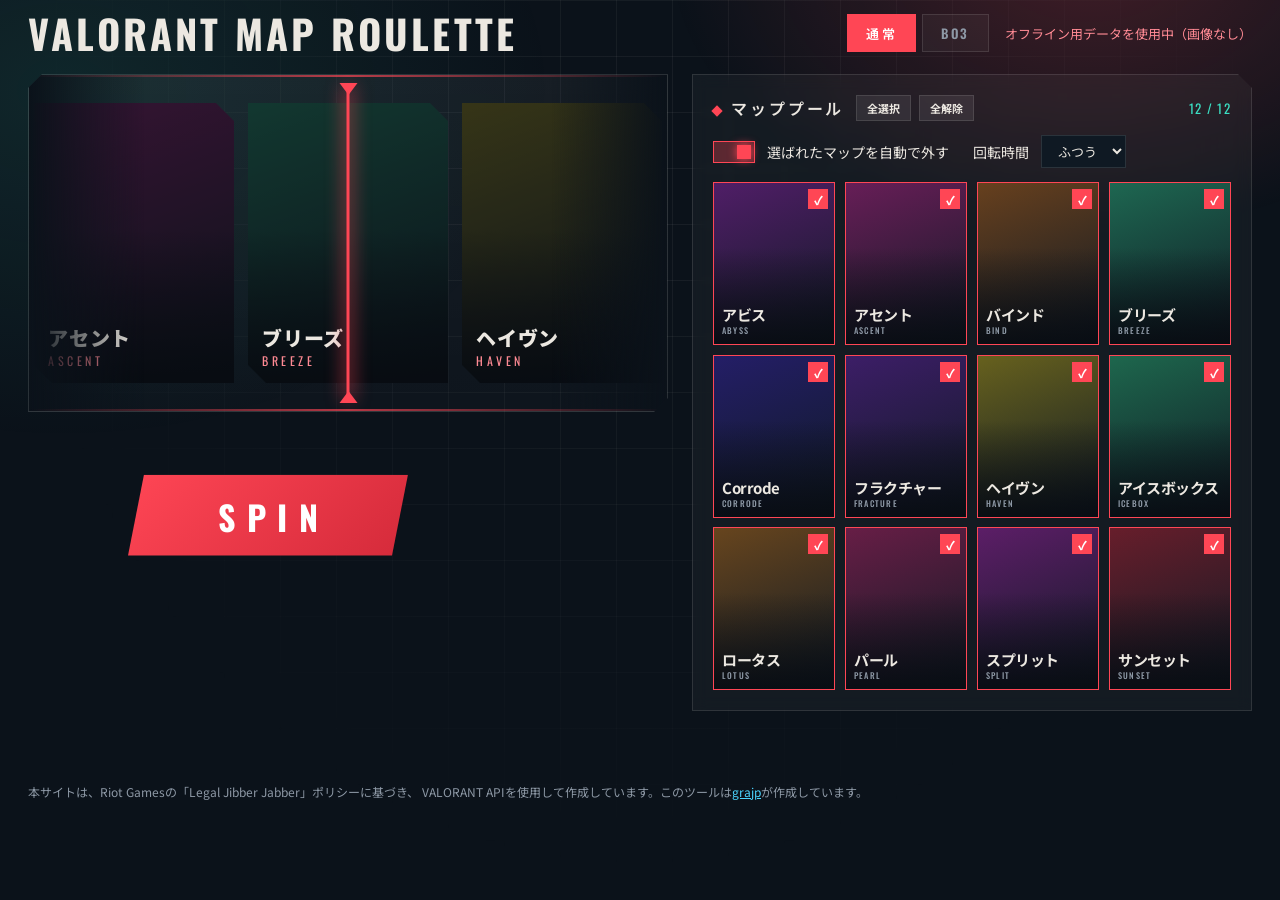
==== index.html @ 8dc91fa3 "Add files via upload" ====
<!DOCTYPE html>
<html lang="ja">

<head>
  <meta charset="UTF-8" />
  <meta name="viewport" content="width=device-width, initial-scale=1.0" />
  <title>VALORANT マップルーレット </title>
  <meta name="description" content="VALORANTのマップをランダムに決めるマップルーレット。カスタムマッチのマップ決めに。" />
  <link rel="preconnect" href="https://fonts.googleapis.com" />
  <link rel="preconnect" href="https://fonts.gstatic.com" crossorigin />
  <link
    href="https://fonts.googleapis.com/css2?family=Noto+Sans+JP:wght@400;500;700;900&family=Oswald:wght@500;600;700&display=swap"
    rel="stylesheet" />
  <link rel="stylesheet" href="style.css" />
</head>

<body data-mode="single">
  <div class="bg-grid" aria-hidden="true"></div>
  <div class="bg-glow" aria-hidden="true"></div>
  <canvas id="confetti" aria-hidden="true"></canvas>

  <header class="site-header">
    <div class="brand">
      <h1 class="brand-title" style="white-space: nowrap;">VALORANT MAP ROULETTE</h1>
    </div>
    <nav class="mode-tabs" aria-label="モード切替">
      <a class="mode-tab current" href="index.html" aria-current="page">通常</a>
      <a class="mode-tab" href="bo3.html">BO3</a>
    </nav>
    <p class="status" id="status-text" role="status">マップ情報を読み込み中…</p>
  </header>

  <main class="layout">

    <section class="roulette" aria-labelledby="roulette-heading">
      <h2 id="roulette-heading" class="sr-only">マップルーレット</h2>

      <div class="reel-frame" id="reel-frame">
        <div class="reel-viewport" id="reel-viewport">
          <div class="reel-track" id="reel-track"></div>
        </div>
        <div class="reel-pointer" aria-hidden="true"></div>
        <div class="reel-fade reel-fade-left" aria-hidden="true"></div>
        <div class="reel-fade reel-fade-right" aria-hidden="true"></div>
      </div>

      <div class="controls-container">
        <div class="controls">
          <button id="spin-btn" class="spin-btn" type="button" disabled>
            <span class="spin-btn-label">SPIN</span>
          </button>
        </div>
        <div class="quick-history">
          <ol class="history-list" id="quick-history-list"></ol>
          <div id="history-controls" class="history-controls">
            <button type="button" class="chip-btn small" id="history-modal-open">履歴を詳しく見る</button>
            <button type="button" class="chip-btn small" id="history-clear">履歴を消す</button>
          </div>
        </div>
      </div>

      <p id="spin-error" class="spin-error" hidden>2つ以上のマップを選択してください</p>

      <article class="result" id="result" aria-live="polite" hidden>
        <div class="result-bg" id="result-bg"></div>
        <div class="result-body">
          <p class="result-label">DECIDED MAP</p>
          <h3 class="result-name-ja" id="result-name-ja"></h3>
          <p class="result-name-en" id="result-name-en"></p>
        </div>
      </article>
    </section>

    <aside class="panel" aria-labelledby="pool-heading">
      <div class="panel-head">
        <div class="panel-head-top">
          <h2 id="pool-heading">マッププール</h2>
          <div class="preset-row">
            <button type="button" class="chip-btn small" id="preset-all">全選択</button>
            <button type="button" class="chip-btn small" id="preset-none">全解除</button>
          </div>
        </div>
        <span class="count-badge" id="pool-count">0 / 0</span>
      </div>

      <div class="options-row">
        <label class="switch">
          <input type="checkbox" id="opt-autoexclude" checked />
          <span class="switch-ui" aria-hidden="true"></span>
          <span class="switch-text">選ばれたマップを自動で外す</span>
        </label>
        <label class="select-row">
          <span>回転時間</span>
          <select id="opt-duration">
            <option value="3500">短い</option>
            <option value="5500" selected>ふつう</option>
            <option value="8000">長い</option>
          </select>
        </label>
      </div>

      <ul class="pool-grid" id="pool-grid"></ul>


    </aside>


    <section class="panel history" id="history-modal" hidden style="grid-area: history;">
      <div class="panel-head">
        <h2>履歴</h2>
        <button type="button" class="chip-btn small" id="history-modal-close">閉じる</button>
      </div>
      <ol class="history-list full" id="history-list"></ol>
      <p class="empty" id="history-empty">まだ結果がありません</p>
    </section>
  </main>

  <div id="confirm-modal" class="modal-overlay" hidden>
    <div class="modal-content">
      <p id="confirm-msg"></p>
      <div class="modal-actions">
        <button id="btn-confirm-cancel" class="btn"
          style="background: var(--surface-2); border: 1px solid var(--line); color: #fff;">キャンセル</button>
        <button id="btn-confirm-ok" class="btn primary">OK</button>
      </div>
    </div>
  </div>

  <footer class="site-footer">
    <p>本サイトは、Riot Gamesの「Legal Jibber Jabber」ポリシーに基づき、
          VALORANT APIを使用して作成しています。このツールは<a href="https://x.com/ggraciejp" target="_blank" rel="noopener"
        style="color: #4bd5ff;">grajp</a>が作成しています。</p>
  </footer>

  <script src="app.js"></script>
</body>

</html>
---- style.css ----
:root {
  --bg: #0b121a;
  --bg-2: #0f1923;
  --surface: rgba(255, 255, 255, 0.04);
  --surface-2: rgba(255, 255, 255, 0.08);
  --line: rgba(236, 232, 225, 0.12);
  --text: #ece8e1;
  --muted: #8d98a5;
  --accent: #ff4655;
  --accent-2: #ff8a94;
  --teal: #3be0c4;
  --card-w: 200px;
  --card-h: 280px;
  --card-gap: 14px;
  --font-head: "Oswald", "Noto Sans JP", sans-serif;
  --font-body: "Noto Sans JP", system-ui, sans-serif;
  --cut: 14px;
}

* { box-sizing: border-box; margin: 0; padding: 0; }

html { color-scheme: dark; }

body {
  min-height: 100vh;
  font-family: var(--font-body);
  color: var(--text);
  background: var(--bg);
  overflow-x: hidden;
}

.sr-only {
  position: absolute; width: 1px; height: 1px; overflow: hidden;
  clip: rect(0 0 0 0); white-space: nowrap;
}

/* ===== 背景 ===== */
.bg-grid {
  position: fixed; inset: 0; z-index: 0; pointer-events: none;
  background-image:
    linear-gradient(var(--line) 1px, transparent 1px),
    linear-gradient(90deg, var(--line) 1px, transparent 1px);
  background-size: 56px 56px;
  mask-image: radial-gradient(ellipse at 50% 20%, #000 10%, transparent 70%);
  -webkit-mask-image: radial-gradient(ellipse at 50% 20%, #000 10%, transparent 70%);
  opacity: 0.5;
}
.bg-glow {
  position: fixed; inset: 0; z-index: 0; pointer-events: none;
  background:
    radial-gradient(600px 400px at 85% -5%, rgba(255, 70, 85, 0.22), transparent 70%),
    radial-gradient(700px 500px at 5% 10%, rgba(59, 224, 196, 0.10), transparent 70%);
}
#confetti { position: fixed; inset: 0; z-index: 50; pointer-events: none; width: 100%; height: 100%; }

/* ===== ヘッダー ===== */
.site-header, .layout, .site-footer { position: relative; z-index: 1; }

.site-header {
  display: flex; align-items: center; justify-content: space-between;
  gap: 16px; flex-wrap: wrap;
  max-width: 1560px; margin: 0 auto; padding: 12px 28px 8px;
}
.brand { display: flex; align-items: center; gap: 14px; }
.brand-mark {
  width: 34px; height: 34px; background: var(--accent);
  clip-path: polygon(0 0, 100% 0, 62% 100%, 38% 100%, 0 28%);
  filter: drop-shadow(0 0 12px rgba(255, 70, 85, 0.6));
}
.brand-sub {
  font-family: var(--font-head); letter-spacing: 0.5em; font-size: 12px;
  color: var(--accent); font-weight: 600;
}
.brand-title {
  font-family: var(--font-head); font-size: clamp(28px, 4vw, 40px);
  letter-spacing: 0.08em; line-height: 1.05; font-weight: 700;
}
.status { font-size: 13px; color: var(--muted); }
.status.error { color: var(--accent-2); }

/* ===== レイアウト ===== */
.layout {
  max-width: 1560px; margin: 0 auto; padding: 12px 28px 40px;
  display: grid; grid-template-columns: minmax(0, 1fr) 560px;
  grid-template-areas:
    "roulette pool"
    "history pool";
  gap: 24px; align-items: start;
}
.roulette { grid-area: roulette; }
.pool-panel { grid-area: pool; }
.veto-panel { grid-area: roulette; }
.history { grid-area: history; }

/* ===== ルーレット ===== */
.reel-frame {
  position: relative;
  background: linear-gradient(180deg, rgba(255,255,255,0.05), rgba(255,255,255,0.015));
  border: 1px solid var(--line);
  padding: 28px 0;
  clip-path: polygon(var(--cut) 0, 100% 0, 100% calc(100% - var(--cut)), calc(100% - var(--cut)) 100%, 0 100%, 0 var(--cut));
}
.reel-frame::before, .reel-frame::after {
  content: ""; position: absolute; left: 0; right: 0; height: 2px; z-index: 3;
  background: linear-gradient(90deg, transparent, var(--accent), transparent);
  opacity: 0.7;
}
.reel-frame::before { top: 0; }
.reel-frame::after { bottom: 0; }

.reel-viewport { position: relative; overflow: hidden; height: var(--card-h); contain: layout paint; }
.reel-track {
  position: absolute; left: 0; top: 0; height: 100%;
  display: flex; gap: var(--card-gap);
  will-change: transform; backface-visibility: hidden; transform: translateZ(0);
}

.reel-card {
  position: relative; flex: 0 0 var(--card-w); height: var(--card-h);
  background: var(--bg-2) center / cover no-repeat;
  clip-path: polygon(0 0, calc(100% - 18px) 0, 100% 18px, 100% 100%, 18px 100%, 0 calc(100% - 18px));
  transition: transform 0.35s cubic-bezier(.2, .9, .3, 1.2);
  /* カードごとに独立レイヤー化：高速移動中に巨大な1枚のレイヤーを再描画しない */
  will-change: transform; backface-visibility: hidden; transform: translateZ(0);
}
/* 暗転は filter ではなくオーバーレイの opacity で表現（再描画コストが小さい） */
.reel-card::before {
  content: ""; position: absolute; inset: 0; z-index: 1; pointer-events: none;
  background: rgba(8, 12, 18, 0.55); opacity: 1; transition: opacity 0.2s;
}
.reel-card::after {
  content: ""; position: absolute; inset: 0;
  background: linear-gradient(180deg, transparent 45%, rgba(8, 12, 18, 0.92));
}
.reel-card.noimg {
  background: linear-gradient(160deg, hsl(var(--hue, 350) 55% 28%), var(--bg-2));
}
.reel-card .card-name {
  position: absolute; left: 14px; right: 14px; bottom: 14px; z-index: 2;
}
.card-name .ja { display: block; font-weight: 900; font-size: 20px; letter-spacing: 0.04em; }
.card-name .en {
  display: block; font-family: var(--font-head); font-size: 12px;
  letter-spacing: 0.3em; color: var(--accent-2); text-transform: uppercase;
}
.reel-card.active::before { opacity: 0; }
/* 回転中はtransition無し：毎フレーム切り替わっても余計なアニメーションを走らせない */
.reel-track.is-spinning .reel-card,
.reel-track.is-spinning .reel-card::before { transition: none; }
.reel-card.winner { transform: scale(1.05); }
.reel-card.winner::before { opacity: 0; background: #fff; animation: winFlash 0.9s ease-out; }
@keyframes winFlash {
  0%   { opacity: 0.75; }
  100% { opacity: 0; }
}

.reel-pointer {
  position: absolute; top: 12px; bottom: 12px; left: 50%; width: 3px; z-index: 4;
  transform: translateX(-50%);
  background: var(--accent);
  box-shadow: 0 0 18px 2px rgba(255, 70, 85, 0.75);
}
.reel-pointer::before, .reel-pointer::after {
  content: ""; position: absolute; left: 50%; transform: translateX(-50%);
  border: 9px solid transparent;
}
.reel-pointer::before { top: -4px; border-top: 12px solid var(--accent); border-bottom: 0; }
.reel-pointer::after { bottom: -4px; border-bottom: 12px solid var(--accent); border-top: 0; }

.reel-fade { position: absolute; top: 0; bottom: 0; width: 18%; z-index: 2; pointer-events: none; }
.reel-fade-left { left: 0; background: linear-gradient(90deg, var(--bg) 0%, transparent); }
.reel-fade-right { right: 0; background: linear-gradient(270deg, var(--bg) 0%, transparent); }

/* ===== SPINボタン ===== */
.controls { display: flex; justify-content: center; margin: 28px 0 8px; }
.spin-btn {
  position: relative; border: 0; cursor: pointer; color: #fff;
  min-width: 280px; padding: 16px 48px 14px;
  background: linear-gradient(135deg, #ff4655, #d42a3a);
  clip-path: polygon(16px 0, 100% 0, calc(100% - 16px) 100%, 0 100%);
  font-family: var(--font-head);
  display: flex; flex-direction: column; align-items: center; gap: 2px;
  transition: transform 0.15s, filter 0.2s, box-shadow 0.2s;
  filter: drop-shadow(0 8px 20px rgba(255, 70, 85, 0.45));
}
.spin-btn-label { font-size: 34px; font-weight: 700; letter-spacing: 0.35em; padding-left: 0.35em; }
.spin-btn-hint { font-family: var(--font-body); font-size: 11px; opacity: 0.8; letter-spacing: 0.08em; }
.spin-btn:hover:not(:disabled) { transform: translateY(-2px) scale(1.02); filter: drop-shadow(0 12px 28px rgba(255, 70, 85, 0.7)) brightness(1.08); }
.spin-btn:active:not(:disabled) { transform: translateY(1px) scale(0.99); }
.spin-btn:disabled { cursor: not-allowed; filter: grayscale(1) brightness(0.55); }
.spin-btn.unavailable { filter: grayscale(1) brightness(0.55); cursor: not-allowed; }
.spin-btn.unavailable:hover { transform: none; }
.spin-btn:focus-visible { outline: 2px solid var(--teal); outline-offset: 4px; }
/* 点滅アニメーションは削除されました */

.spin-error {
  display: block; text-align: center; color: #ff4655; font-weight: 700; font-size: 16px;
  margin: 4px 0 0; padding: 8px 12px;
}
.spin-error[hidden] { display: none; }

/* ===== 結果 ===== */
.result {
  position: relative; margin-top: 28px; min-height: 220px; overflow: hidden;
  border: 1px solid var(--line);
  clip-path: polygon(0 0, calc(100% - 24px) 0, 100% 24px, 100% 100%, 24px 100%, 0 calc(100% - 24px));
  animation: resultIn 0.7s cubic-bezier(.2, .9, .2, 1) both;
}
.result[hidden] { display: none; }
@keyframes resultIn { from { opacity: 0; transform: translateY(24px) scale(0.98); } to { opacity: 1; transform: none; } }
.result-bg {
  position: absolute; inset: 0; background: linear-gradient(135deg, #2a1218, var(--bg-2)) center / cover no-repeat;
  transform: scale(1);
}
.result::before {
  content: ""; position: absolute; inset: 0; z-index: 1;
  background: linear-gradient(90deg, rgba(8, 12, 18, 0.92) 5%, rgba(8, 12, 18, 0.35) 70%, rgba(8, 12, 18, 0.05));
}
.result-body { position: relative; z-index: 2; padding: 40px 36px; }
.result-label { font-family: var(--font-head); letter-spacing: 0.45em; font-size: 13px; color: var(--accent); font-weight: 600; }
.result-name-ja { font-size: clamp(40px, 7vw, 76px); font-weight: 900; line-height: 1.1; letter-spacing: 0.04em; margin-top: 6px; text-shadow: 0 4px 24px rgba(0, 0, 0, 0.6); }
.result-name-en { font-family: var(--font-head); letter-spacing: 0.5em; font-size: 18px; color: var(--accent-2); margin-top: 4px; text-transform: uppercase; }

/* ===== パネル ===== */
.panel {
  background: var(--surface); border: 1px solid var(--line);
  padding: 20px; backdrop-filter: blur(8px);
  clip-path: polygon(0 0, calc(100% - 14px) 0, 100% 14px, 100% 100%, 0 100%);
}
.panel-head { display: flex; align-items: center; justify-content: space-between; margin-bottom: 14px; }
.panel-head h2 { font-family: var(--font-head); letter-spacing: 0.18em; font-size: 16px; font-weight: 600; text-transform: uppercase; }
.panel-head h2::before { content: ""; display: inline-block; width: 8px; height: 8px; background: var(--accent); margin-right: 10px; transform: rotate(45deg); }
.count-badge { font-family: var(--font-head); font-size: 13px; letter-spacing: 0.1em; color: var(--teal); }

.preset-row { display: flex; gap: 8px; flex-wrap: wrap; }
.chip-btn {
  font: inherit; font-size: 12px; font-weight: 700; color: var(--text); cursor: pointer;
  background: var(--surface-2); border: 1px solid var(--line); padding: 7px 14px;
  transition: all 0.15s;
}
.chip-btn:hover { border-color: var(--accent); color: #fff; background: rgba(255, 70, 85, 0.18); }
.chip-btn.small { padding: 4px 10px; font-size: 11px; }
.chip-btn:focus-visible { outline: 2px solid var(--teal); outline-offset: 2px; }

.pool-grid { list-style: none; display: grid; grid-template-columns: repeat(4, 1fr); gap: 10px; }
.pool-item {
  position: relative; aspect-ratio: 3 / 4; cursor: pointer; border: 1px solid var(--line);
  background: var(--bg-2); overflow: hidden;
  display: flex; align-items: flex-end; padding: 8px;
  transition: transform 0.15s, border-color 0.15s;
  font: inherit; color: inherit; text-align: left; width: 100%;
  container-type: inline-size;
}
.pool-item .bg {
  position: absolute; inset: 0; background: center / cover no-repeat; z-index: 0;
  transition: filter 0.2s, opacity 0.2s;
}
.pool-item.noimg .bg { background: linear-gradient(160deg, hsl(var(--hue, 350) 55% 26%), var(--bg-2)); }
.pool-item::before { content: ""; position: absolute; inset: 0; background: linear-gradient(180deg, transparent 40%, rgba(8, 12, 18, 0.92)); z-index: 1; pointer-events: none; }
.pool-item .nm { position: relative; font-size: clamp(9px, 11cqw, 13px); font-weight: 700; line-height: 1.25; z-index: 2; white-space: nowrap; letter-spacing: -0.03em; }
.pool-item .nm small { display: block; font-family: var(--font-head); font-weight: 500; font-size: clamp(6px, 8cqw, 9px); letter-spacing: 0.15em; color: var(--muted); text-transform: uppercase; margin-top: 1px; }

.veto-pool .pool-item .nm { font-size: clamp(14px, 16cqw, 20px); font-weight: 900; letter-spacing: 0.05em; text-shadow: 0 1px 3px rgba(0,0,0,0.8); }
.veto-pool .pool-item .nm small { font-weight: 700; font-size: clamp(10px, 11cqw, 13px); color: var(--accent-2); margin-top: 2px; }
.pool-item .check {
  position: absolute; top: 6px; right: 6px; width: 20px; height: 20px; z-index: 3;
  display: grid; place-items: center; font-size: 12px; font-weight: 900;
  background: var(--accent); color: #fff; transform: scale(0); transition: transform 0.18s cubic-bezier(.3, 1.6, .5, 1);
  clip-path: polygon(0 0, 100% 0, 100% 100%, 0 100%);
}
.pool-item.on { border-color: var(--accent); }
.pool-item.on .check { transform: scale(1); }
.pool-item:not(.on) .bg { filter: grayscale(1) brightness(0.45); }
.pool-item:not(.on)::before { background: rgba(8, 12, 18, 0.5); }
.pool-item:not(.on) .nm { color: var(--muted); opacity: 0.7; }
.pool-item:hover { transform: translateY(-3px); }
.pool-item.recent::after {
  content: "直近"; position: absolute; top: 6px; left: 6px; z-index: 3;
  font-size: 10px; font-weight: 700; letter-spacing: 0.1em; color: var(--text);
  background: rgba(8, 12, 18, 0.85); border: 1px solid var(--accent); padding: 1px 6px;
}
.pool-item:focus-visible { outline: 2px solid var(--teal); outline-offset: 2px; }

/* ===== オプション ===== */
.options { margin-top: 20px; padding-top: 16px; border-top: 1px solid var(--line); display: grid; gap: 14px; }
.switch { display: flex; align-items: center; gap: 12px; cursor: pointer; font-size: 14px; }
.switch input { position: absolute; opacity: 0; }
.switch-ui { position: relative; width: 42px; height: 22px; background: var(--surface-2); border: 1px solid var(--line); transition: all 0.2s; flex: none; }
.switch-ui::after { content: ""; position: absolute; top: 3px; left: 3px; width: 14px; height: 14px; background: var(--muted); transition: all 0.2s; }
.switch input:checked + .switch-ui { background: rgba(255, 70, 85, 0.3); border-color: var(--accent); }
.switch input:checked + .switch-ui::after { left: 23px; background: var(--accent); box-shadow: 0 0 10px var(--accent); }
.switch input:focus-visible + .switch-ui { outline: 2px solid var(--teal); outline-offset: 2px; }
.select-row { display: flex; align-items: center; justify-content: space-between; font-size: 14px; gap: 12px; }
.select-row select {
  font: inherit; font-size: 13px; color: var(--text); background: var(--bg-2);
  border: 1px solid var(--line); padding: 5px 12px; cursor: pointer;
}

/* ===== 履歴 ===== */
.history-list { list-style: none; display: flex; flex-direction: column; gap: 8px; }
.history-item {
  display: flex; align-items: center; gap: 12px; padding: 8px 12px;
  background: var(--surface); border-left: 3px solid var(--accent);
}
.history-item .idx { font-family: var(--font-head); color: var(--muted); width: 22px; font-size: 13px; }
.history-item .h-thumb { width: 42px; height: 28px; background: var(--bg-2) center / cover; flex: none; }
.history-item .h-name { font-weight: 700; font-size: 14px; flex: 1; }
.history-item .h-time { font-size: 11px; color: var(--muted); }
.empty { font-size: 13px; color: var(--muted); text-align: center; padding: 12px 0; }
.empty[hidden] { display: none; }

/* ===== フッター ===== */
.site-footer { max-width: 1560px; margin: 0 auto; padding: 8px 28px 32px; font-size: 12px; color: var(--muted); }
.site-footer a { color: var(--accent-2); }

/* ===== レスポンシブ ===== */
@media (max-width: 980px) {
  .layout { grid-template-columns: 1fr; grid-template-areas: "roulette" "history" "pool"; padding: 12px 16px 32px; }
  .site-header { padding: 16px 16px 4px; }
  :root { --card-w: 160px; --card-h: 230px; }
  .spin-btn { min-width: 220px; }
  .pool-grid { grid-template-columns: repeat(4, 1fr); gap: 8px; }
}
@media (max-width: 520px) {
  .pool-grid { grid-template-columns: repeat(3, 1fr); gap: 6px; }
  .result-body { padding: 28px 22px; }
}
@media (prefers-reduced-motion: reduce) {
  *, *::before, *::after { animation-duration: 0.01ms !important; animation-iteration-count: 1 !important; transition-duration: 0.01ms !important; }
}

/* ===== モード切替タブ ===== */
.mode-tabs { display: flex; gap: 6px; margin-left: auto; }
.mode-tab {
  font-family: var(--font-head); letter-spacing: 0.2em; font-size: 13px; font-weight: 600;
  color: var(--muted); text-decoration: none; padding: 8px 18px; border: 1px solid var(--line);
  background: var(--surface); transition: all 0.15s;
}
.mode-tab:hover { color: #fff; border-color: var(--accent); }
.mode-tab.current { color: #fff; background: var(--accent); border-color: var(--accent); }

/* ===== BO3 シリーズ ===== */
.series { list-style: none; display: grid; grid-template-columns: repeat(3, 1fr); gap: 12px; margin-top: 24px; }
.series-slot {
  position: relative; aspect-ratio: 16 / 9; border: 1px dashed var(--line);
  background: var(--surface) center / cover no-repeat; display: flex; align-items: flex-end; padding: 12px;
  overflow: hidden;
}
.series-slot::before { content: ""; position: absolute; inset: 0; background: linear-gradient(180deg, transparent 30%, rgba(8, 12, 18, 0.92)); }
.series-slot.filled { border: 1px solid var(--accent); }
.series-slot.next { border-color: var(--teal); }
.series-slot .no { position: absolute; top: 8px; left: 12px; z-index: 1; font-family: var(--font-head); letter-spacing: 0.25em; font-size: 12px; color: var(--accent-2); font-weight: 600; }
.series-slot .nm { position: relative; z-index: 1; font-weight: 900; font-size: 20px; }
.series-slot.empty .nm { color: var(--muted); font-weight: 500; font-size: 14px; }
@media (max-width: 640px) { .series { grid-template-columns: 1fr; } }

/* ===== ユーザーUI改修 ===== */
.panel-head-top { display: flex; align-items: center; gap: 12px; }
.options-row { display: flex; gap: 24px; flex-wrap: wrap; margin-bottom: 14px; align-items: center; }
.select-row { display: flex; align-items: center; gap: 12px; }

/* 縦画面時のマッププール短縮 */
@media (orientation: portrait) {
  .pool-grid { max-height: 35vh; overflow-y: auto; padding-right: 4px; }
}
.pool-item .nm { font-size: 15px; } /* マップ名大きく */

/* BANバッジ */
.pool-item.ban::after {
  content: "BAN"; position: absolute; top: 6px; left: 6px; z-index: 3;
  font-size: 10px; font-weight: 700; letter-spacing: 0.1em; color: #fff;
  background: #d42a3a; border: 1px solid #ff4655; padding: 1px 6px;
}
.pool-item.ban::before {
  content: ""; position: absolute; inset: 0; z-index: 4;
  background: url("ban.png") no-repeat center center;
  background-size: 50% auto;
  pointer-events: none;
}

/* Quick History */
.controls-container {
  display: grid; grid-template-columns: 1fr auto 1fr; align-items: center;
  margin: 28px 0 8px; height: 150px;
}
.controls { grid-column: 2; margin: 0; }
.quick-history {
  grid-column: 3; justify-self: start; padding-left: 24px;
  display: flex; flex-direction: column; align-items: flex-start; gap: 8px; width: 260px;
}
.history-controls { display: flex; gap: 8px; width: 100%; }
.history-controls[hidden] { display: none !important; }
.quick-history .history-list { display: flex; flex-direction: column; gap: 4px; list-style: none; padding: 0; margin: 0; min-height: 84px; width: 100%; }
.history-item.mini { display: flex; flex-direction: row; align-items: center; gap: 8px; font-size: 13px; font-weight: 700; width: 100%; }
.history-item.mini .h-thumb { width: 44px; height: 25px; background-size: cover; background-position: center; border: 1px solid var(--line); border-radius: 2px; flex-shrink: 0; }
.history-item.mini .idx { font-family: var(--font-head); color: var(--accent); font-size: 11px; line-height: 1; flex-shrink: 0; }
.history-item.mini .h-name { font-size: 12px; flex: 1; white-space: nowrap; }

/* Modal style is now used as an inline panel */
.history-item.full { display: flex; align-items: center; gap: 12px; margin-bottom: 8px; }
.history-item.full .h-thumb { width: 64px; height: 36px; background-size: cover; background-position: center; border: 1px solid var(--line); flex-shrink: 0; }
.history-item.full .h-name { flex: 1; font-weight: 700; font-size: 15px; }
.history-item.full .toggle-btn { margin-left: auto; min-width: 60px; text-align: center; }
.history-item.full .toggle-btn.is-ban { background: rgba(255, 70, 85, 0.18); border-color: var(--accent); color: #fff; }

.controls { margin: 0; }

/* Confirm Modal */
.confirm-modal { margin: auto; padding: 24px; border: 1px solid var(--line); background: var(--bg-2); color: var(--text); border-radius: 4px; box-shadow: 0 10px 40px rgba(0,0,0,0.8); text-align: center; outline: none; }
.confirm-modal::backdrop { background: rgba(8, 12, 18, 0.8); backdrop-filter: blur(4px); }
.confirm-box { display: flex; flex-direction: column; gap: 20px; align-items: center; font-size: 14px; font-weight: 600; }
.confirm-actions { display: flex; gap: 12px; }

/* ===== VETO LAYOUT ===== */
.veto-layout {
  grid-template-areas: "veto pool";
}
.layout.veto-layout .veto-panel { grid-area: veto; }
.layout.veto-layout .pool-panel { grid-area: pool; }

.layout.veto-active-mode {
  grid-template-columns: 1fr;
  grid-template-areas: "veto";
}

.veto-setup {
  background: rgba(0,0,0,0.3); padding: 24px; border-radius: 12px;
  border: 1px solid var(--line);
  display: flex; flex-direction: column; gap: 16px;
}
.selected-7-grid {
  display: grid; grid-template-columns: repeat(7, 1fr); gap: 4px;
  min-height: 80px; margin-bottom: 16px;
}
.selected-7-slot {
  aspect-ratio: 9/16; background: rgba(255,255,255,0.05); border: 1px solid var(--line);
  border-radius: 4px; background-size: cover; background-position: center;
  display: flex; align-items: flex-end; padding: 4px; overflow: hidden; position: relative;
}
.selected-7-slot span {
  font-size: 11px; font-weight: 700; color: #fff; text-shadow: 0 1px 3px #000;
  position: relative; z-index: 2;
}
.selected-7-slot::after {
  content: ""; position: absolute; inset: 0; background: linear-gradient(to top, rgba(0,0,0,0.8), transparent);
}
.team-inputs { display: flex; gap: 12px; }
.team-inputs input {
  flex: 1; padding: 12px; border-radius: 8px; border: 1px solid var(--line);
  background: rgba(255,255,255,0.05); color: #fff; font-size: 16px;
  font-family: inherit; font-weight: 700; text-align: center;
}
.veto-actions { display: flex; gap: 12px; justify-content: center; }
.btn {
  padding: 12px 24px; border-radius: 8px; border: none; font-size: 16px;
  font-weight: 700; cursor: pointer; color: #fff; background: rgba(255,255,255,0.1);
  transition: 0.2s;
}
.btn:hover { background: rgba(255,255,255,0.2); }
.btn.primary { background: var(--accent); color: #fff; }
.btn.primary:hover { background: #ff5c6a; }
.btn:disabled { opacity: 0.5; cursor: not-allowed; }

.btn.atk { background: #3be0c4; color: #000; }
.btn.def { background: #ff4655; color: #fff; }

.veto-header { text-align: center; margin-bottom: 24px; }
.veto-header h2 { font-size: 24px; font-weight: 700; letter-spacing: 0.05em; }

.veto-slots {
  display: grid; grid-template-columns: repeat(7, 1fr); gap: 0; margin-bottom: 32px;
  border: 1px solid rgba(255,255,255,0.1); border-radius: 4px; overflow: hidden;
  background: rgba(0,0,0,0.4); aspect-ratio: 63 / 16; width: 100%;
}
.veto-slot {
  height: 100%; background: rgba(255,255,255,0.02);
  position: relative; background-size: cover; background-position: center;
  display: flex; flex-direction: column; justify-content: space-between;
  text-align: center; overflow: hidden;
}

@keyframes pulseActiveSlot {
  0% { box-shadow: inset 0 0 0 2px rgba(255, 70, 85, 0.4); background-color: rgba(255, 70, 85, 0.05); }
  50% { box-shadow: inset 0 0 0 2px rgba(255, 70, 85, 1); background-color: rgba(255, 70, 85, 0.2); }
  100% { box-shadow: inset 0 0 0 2px rgba(255, 70, 85, 0.4); background-color: rgba(255, 70, 85, 0.05); }
}
.veto-slot.active-slot {
  animation: pulseActiveSlot 1.5s infinite;
  z-index: 10;
}

.veto-slot.filled::before {
  content: ""; position: absolute; inset: 0; z-index: 1; pointer-events: none;
}
.veto-slot.ban::before {
  background: rgba(0,0,0,0.75); /* BANは暗め */
}
.veto-slot.pick::before {
  background: rgba(0,0,0,0.3); /* PICKは明るめ */
}
.veto-slot.ban::after {
  content: ""; position: absolute; inset: 0; z-index: 4;
  background: url("ban.png") no-repeat center center;
  background-size: 60% auto; opacity: 0.8;
}
.veto-slot-name {
  position: absolute; inset: 0; display: flex; align-items: center; justify-content: center;
  font-family: var(--font-head); font-size: 28px; font-weight: 800; text-transform: uppercase;
  color: #fff; letter-spacing: 0.1em; z-index: 2; text-shadow: 0 1px 4px #000;
}
.veto-slot.ban .veto-slot-name {
  opacity: 0.4; z-index: 1;
}

@keyframes fadeDarkOverlay {
  0% { background: rgba(0,0,0,0); }
  40% { background: rgba(0,0,0,0); }
  100% { background: rgba(0,0,0,0.75); }
}
@keyframes fadeMapName {
  0% { opacity: 1; }
  40% { opacity: 1; }
  100% { opacity: 0.4; }
}
@keyframes stampBan {
  0% { transform: scale(2.5); opacity: 0; }
  100% { transform: scale(1); opacity: 0.8; }
}

.veto-slot.latest-ban::before {
  animation: fadeDarkOverlay 0.4s ease forwards;
}
.veto-slot.latest-ban .veto-slot-name {
  animation: fadeMapName 0.4s ease forwards;
}
.veto-slot.latest-ban::after {
  animation: stampBan 0.25s cubic-bezier(0.1, 0.9, 0.2, 1) forwards;
}

.veto-slot-pick-info {
  position: absolute; top: 12px; left: 0; right: 0; z-index: 5;
  display: flex; flex-direction: column; align-items: center; gap: 2px;
}
.veto-slot.pick .veto-slot-label { font-size: 15px; font-weight: 800; color: #eee; text-transform: uppercase; text-shadow: 0 1px 4px #000; }
.veto-slot.pick .veto-slot-side { font-size: 18px; font-weight: 800; color: #fff; text-transform: uppercase; text-shadow: 0 1px 4px #000; }

@keyframes floatUp {
  0% { opacity: 0; transform: translateY(10px); }
  100% { opacity: 1; transform: translateY(0); }
}
.veto-slot.latest-side .veto-slot-side {
  animation: floatUp 0.6s cubic-bezier(0.2, 0.8, 0.2, 1) forwards;
}

.veto-slot-bottom {
  position: absolute; bottom: 0; left: 0; right: 0; z-index: 5;
  background: rgba(0,0,0,0.7); padding: 8px 4px;
  font-size: 15px; font-weight: 800; color: #ddd; text-transform: uppercase; text-shadow: 0 1px 4px #000;
  display: flex; align-items: center; justify-content: center; min-height: 48px; line-height: 1.2;
}

/* プールグリッド（左側用） */
.setup-pool-grid {
  display: grid; grid-template-columns: repeat(7, 1fr); gap: 4px;
  list-style: none; padding: 0; margin: 0;
}
.setup-pool-grid li { aspect-ratio: 3 / 4; }
.setup-pool-grid .pool-item { cursor: pointer; }
.setup-pool-grid .pool-item.noimg { background: var(--bg-2); }
.setup-pool-grid .pool-item .nm small { color: var(--accent-2); }

.veto-pool {
  display: grid; grid-template-columns: repeat(7, 1fr); gap: 10px;
  margin: 0 auto;
}
.veto-pool-item {
  width: 140px; height: 80px; border-radius: 6px; border: 1px solid var(--line);
  background-size: cover; background-position: center; position: relative;
  cursor: pointer; overflow: hidden; transition: 0.2s; display: block;
}
.veto-pool-item::before {
  content: ""; position: absolute; inset: 0; background: rgba(0,0,0,0.5); transition: 0.2s;
}
.veto-pool-item:hover::before { background: rgba(0,0,0,0.2); }
.veto-pool-item span {
  position: absolute; inset: 0; display: flex; align-items: center; justify-content: center;
  font-family: var(--font-head); font-size: 18px; font-weight: 700; z-index: 2;
  text-shadow: 0 2px 4px #000;
}
.veto-pool-item.used {
  opacity: 0.3; cursor: not-allowed; filter: grayscale(1);
}
.veto-pool-item.used:hover::before { background: rgba(0,0,0,0.5); }

.side-select {
  text-align: center; padding: 24px;
  background: rgba(0,0,0,0.3); border-radius: 12px; border: 1px solid var(--accent);
  transform: translateY(-30px);
}
.side-select h3 { margin-bottom: 16px; font-size: 20px; }
.side-btns { display: flex; justify-content: center; gap: 16px; }

.result-maps {
  display: flex; gap: 16px; justify-content: center; margin-top: 24px; flex-wrap: wrap;
}
.result-map {
  flex: 1; min-width: 200px; max-width: 300px; aspect-ratio: 16/9; background-size: cover; background-position: center;
  border-radius: 8px; border: 2px solid var(--accent); position: relative; overflow: hidden;
  display: flex; flex-direction: column; justify-content: flex-end; padding: 16px;
}
.result-map::before {
  content: ""; position: absolute; inset: 0; background: linear-gradient(to top, rgba(0,0,0,0.9), transparent);
}
.result-map h3, .result-details { position: relative; z-index: 2; }
.result-map h3 { font-family: var(--font-head); font-size: 32px; margin-bottom: 4px; }
.result-details { font-size: 14px; color: #ccc; }

/* Modal */
.modal-overlay {
  position: fixed; inset: 0; z-index: 1000;
  background: rgba(0, 0, 0, 0.75);
  display: flex; align-items: center; justify-content: center;
  backdrop-filter: blur(4px);
}
.modal-overlay[hidden] { display: none !important; }
.modal-content {
  background: var(--surface); border: 1px solid var(--line);
  padding: 32px 40px; min-width: 320px; text-align: center;
  box-shadow: 0 10px 40px rgba(0,0,0,0.5); border-radius: 4px;
}
.modal-content p {
  font-weight: 700; margin-bottom: 24px; font-size: 15px; color: #fff;
}
.modal-actions {
  display: flex; justify-content: center; gap: 12px;
}
.modal-actions .btn { min-width: 110px; }
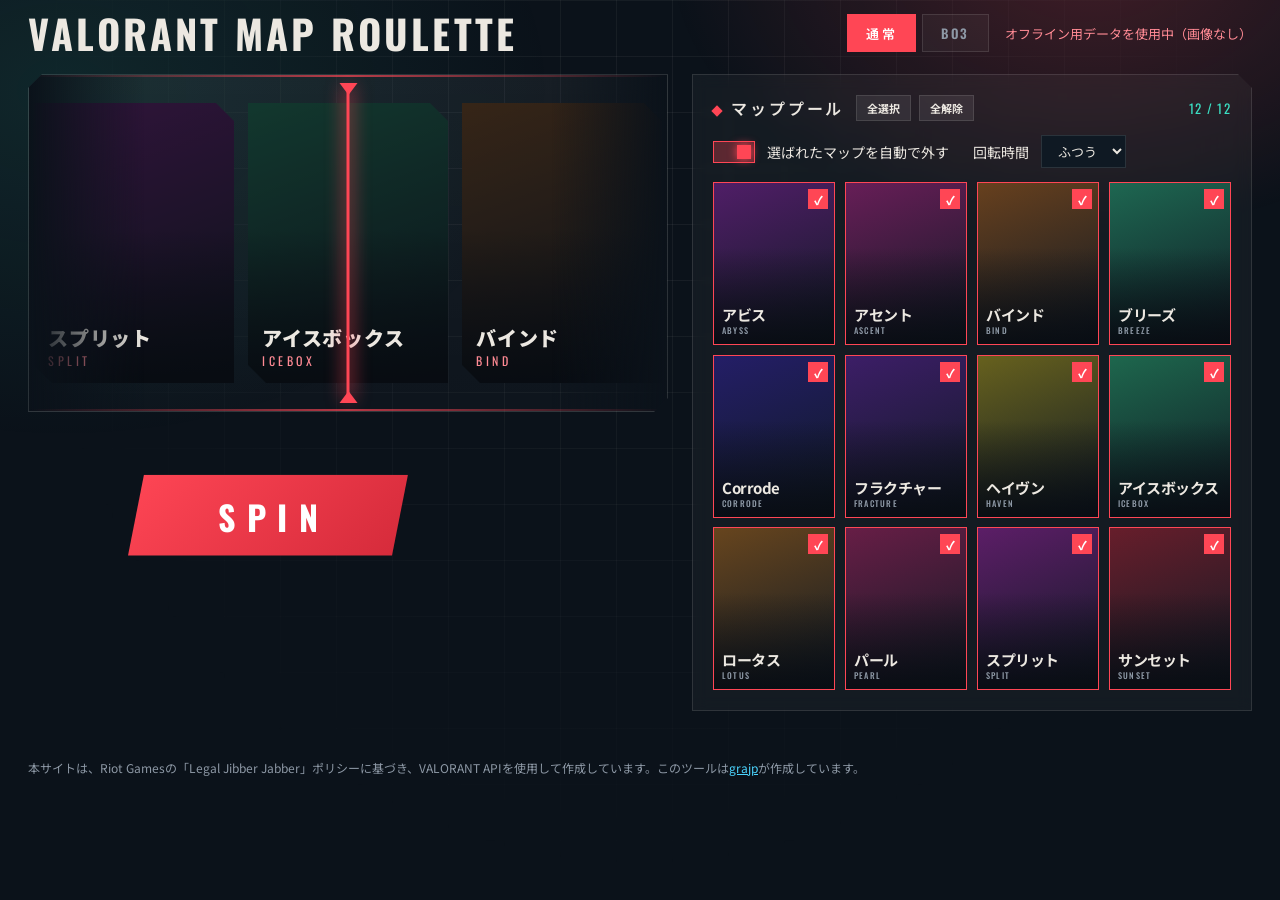
==== commit 8f5d073d: "Add files via upload" ====
--- a/index.html
+++ b/index.html
@@ -4,7 +4,7 @@
 <head>
   <meta charset="UTF-8" />
   <meta name="viewport" content="width=device-width, initial-scale=1.0" />
-  <title>VALORANT マップルーレット </title>
+  <title>VALORANT マップルーレット</title>
   <meta name="description" content="VALORANTのマップをランダムに決めるマップルーレット。カスタムマッチのマップ決めに。" />
   <link rel="preconnect" href="https://fonts.googleapis.com" />
   <link rel="preconnect" href="https://fonts.gstatic.com" crossorigin />
@@ -17,11 +17,10 @@
 <body data-mode="single">
   <div class="bg-grid" aria-hidden="true"></div>
   <div class="bg-glow" aria-hidden="true"></div>
-  <canvas id="confetti" aria-hidden="true"></canvas>
 
   <header class="site-header">
     <div class="brand">
-      <h1 class="brand-title" style="white-space: nowrap;">VALORANT MAP ROULETTE</h1>
+      <h1 class="brand-title">VALORANT MAP ROULETTE</h1>
     </div>
     <nav class="mode-tabs" aria-label="モード切替">
       <a class="mode-tab current" href="index.html" aria-current="page">通常</a>
@@ -31,7 +30,7 @@
   </header>
 
   <main class="layout">
-
+    <!-- ルーレット本体 -->
     <section class="roulette" aria-labelledby="roulette-heading">
       <h2 id="roulette-heading" class="sr-only">マップルーレット</h2>
 
@@ -71,7 +70,8 @@
       </article>
     </section>
 
-    <aside class="panel" aria-labelledby="pool-heading">
+    <!-- マッププール設定 -->
+    <aside class="panel pool-panel" aria-labelledby="pool-heading">
       <div class="panel-head">
         <div class="panel-head-top">
           <h2 id="pool-heading">マッププール</h2>
@@ -100,12 +100,10 @@
       </div>
 
       <ul class="pool-grid" id="pool-grid"></ul>
-
-
     </aside>
 
-
-    <section class="panel history" id="history-modal" hidden style="grid-area: history;">
+    <!-- 履歴一覧パネル -->
+    <section class="panel history" id="history-modal" hidden>
       <div class="panel-head">
         <h2>履歴</h2>
         <button type="button" class="chip-btn small" id="history-modal-close">閉じる</button>
@@ -115,21 +113,22 @@
     </section>
   </main>
 
+  <!-- 確認モーダル -->
   <div id="confirm-modal" class="modal-overlay" hidden>
     <div class="modal-content">
       <p id="confirm-msg"></p>
       <div class="modal-actions">
-        <button id="btn-confirm-cancel" class="btn"
-          style="background: var(--surface-2); border: 1px solid var(--line); color: #fff;">キャンセル</button>
-        <button id="btn-confirm-ok" class="btn primary">OK</button>
+        <button id="btn-confirm-cancel" class="btn secondary" type="button">キャンセル</button>
+        <button id="btn-confirm-ok" class="btn primary" type="button">OK</button>
       </div>
     </div>
   </div>
 
   <footer class="site-footer">
-    <p>本サイトは、Riot Gamesの「Legal Jibber Jabber」ポリシーに基づき、
-          VALORANT APIを使用して作成しています。このツールは<a href="https://x.com/ggraciejp" target="_blank" rel="noopener"
-        style="color: #4bd5ff;">grajp</a>が作成しています。</p>
+    <p>
+      本サイトは、Riot Gamesの「Legal Jibber Jabber」ポリシーに基づき、VALORANT APIを使用して作成しています。このツールは<a
+        href="https://x.com/ggraciejp" target="_blank" rel="noopener">grajp</a>が作成しています。
+    </p>
   </footer>
 
   <script src="app.js"></script>
--- a/style.css
+++ b/style.css
@@ -1,4 +1,3 @@
-
 :root {
   --bg: #0b121a;
   --bg-2: #0f1923;
@@ -18,9 +17,19 @@
   --cut: 14px;
 }
 
-* { box-sizing: border-box; margin: 0; padding: 0; }
-
-html { color-scheme: dark; }
+* {
+  box-sizing: border-box;
+  margin: 0;
+  padding: 0;
+}
+
+[hidden] {
+  display: none !important;
+}
+
+html {
+  color-scheme: dark;
+}
 
 body {
   min-height: 100vh;
@@ -31,13 +40,20 @@
 }
 
 .sr-only {
-  position: absolute; width: 1px; height: 1px; overflow: hidden;
-  clip: rect(0 0 0 0); white-space: nowrap;
+  position: absolute;
+  width: 1px;
+  height: 1px;
+  overflow: hidden;
+  clip: rect(0 0 0 0);
+  white-space: nowrap;
 }
 
 /* ===== 背景 ===== */
 .bg-grid {
-  position: fixed; inset: 0; z-index: 0; pointer-events: none;
+  position: fixed;
+  inset: 0;
+  z-index: 0;
+  pointer-events: none;
   background-image:
     linear-gradient(var(--line) 1px, transparent 1px),
     linear-gradient(90deg, var(--line) 1px, transparent 1px);
@@ -46,378 +62,979 @@
   -webkit-mask-image: radial-gradient(ellipse at 50% 20%, #000 10%, transparent 70%);
   opacity: 0.5;
 }
+
 .bg-glow {
-  position: fixed; inset: 0; z-index: 0; pointer-events: none;
+  position: fixed;
+  inset: 0;
+  z-index: 0;
+  pointer-events: none;
   background:
     radial-gradient(600px 400px at 85% -5%, rgba(255, 70, 85, 0.22), transparent 70%),
     radial-gradient(700px 500px at 5% 10%, rgba(59, 224, 196, 0.10), transparent 70%);
 }
-#confetti { position: fixed; inset: 0; z-index: 50; pointer-events: none; width: 100%; height: 100%; }
-
-/* ===== ヘッダー ===== */
-.site-header, .layout, .site-footer { position: relative; z-index: 1; }
+
+/* ===== ヘッダー・フッター・共通レイアウト ===== */
+.site-header,
+.layout,
+.site-footer {
+  position: relative;
+  z-index: 1;
+}
 
 .site-header {
-  display: flex; align-items: center; justify-content: space-between;
-  gap: 16px; flex-wrap: wrap;
-  max-width: 1560px; margin: 0 auto; padding: 12px 28px 8px;
-}
-.brand { display: flex; align-items: center; gap: 14px; }
-.brand-mark {
-  width: 34px; height: 34px; background: var(--accent);
-  clip-path: polygon(0 0, 100% 0, 62% 100%, 38% 100%, 0 28%);
-  filter: drop-shadow(0 0 12px rgba(255, 70, 85, 0.6));
-}
-.brand-sub {
-  font-family: var(--font-head); letter-spacing: 0.5em; font-size: 12px;
-  color: var(--accent); font-weight: 600;
-}
+  display: flex;
+  align-items: center;
+  justify-content: space-between;
+  gap: 16px;
+  flex-wrap: wrap;
+  max-width: 1560px;
+  margin: 0 auto;
+  padding: 12px 28px 8px;
+}
+
+.brand {
+  display: flex;
+  align-items: center;
+  gap: 14px;
+}
+
 .brand-title {
-  font-family: var(--font-head); font-size: clamp(28px, 4vw, 40px);
-  letter-spacing: 0.08em; line-height: 1.05; font-weight: 700;
-}
-.status { font-size: 13px; color: var(--muted); }
-.status.error { color: var(--accent-2); }
-
-/* ===== レイアウト ===== */
+  font-family: var(--font-head);
+  font-size: clamp(28px, 4vw, 40px);
+  letter-spacing: 0.08em;
+  line-height: 1.05;
+  font-weight: 700;
+  white-space: nowrap;
+}
+
+.mode-tabs {
+  display: flex;
+  gap: 6px;
+  margin-left: auto;
+}
+
+.mode-tab {
+  font-family: var(--font-head);
+  letter-spacing: 0.2em;
+  font-size: 13px;
+  font-weight: 600;
+  color: var(--muted);
+  text-decoration: none;
+  padding: 8px 18px;
+  border: 1px solid var(--line);
+  background: var(--surface);
+  transition: all 0.15s;
+}
+
+.mode-tab:hover {
+  color: #fff;
+  border-color: var(--accent);
+}
+
+.mode-tab.current {
+  color: #fff;
+  background: var(--accent);
+  border-color: var(--accent);
+}
+
+.status {
+  font-size: 13px;
+  color: var(--muted);
+}
+
+.status.error {
+  color: var(--accent-2);
+}
+
 .layout {
-  max-width: 1560px; margin: 0 auto; padding: 12px 28px 40px;
-  display: grid; grid-template-columns: minmax(0, 1fr) 560px;
+  max-width: 1560px;
+  margin: 0 auto;
+  padding: 12px 28px 40px;
+  display: grid;
+  grid-template-columns: minmax(0, 1fr) 560px;
   grid-template-areas:
     "roulette pool"
     "history pool";
-  gap: 24px; align-items: start;
-}
-.roulette { grid-area: roulette; }
-.pool-panel { grid-area: pool; }
-.veto-panel { grid-area: roulette; }
-.history { grid-area: history; }
+  gap: 24px;
+  align-items: start;
+}
+
+.roulette {
+  grid-area: roulette;
+}
+
+.pool-panel {
+  grid-area: pool;
+}
+
+.veto-panel {
+  grid-area: roulette;
+}
+
+.history {
+  grid-area: history;
+}
+
+.site-footer {
+  max-width: 1560px;
+  margin: 0 auto;
+  padding: 8px 28px 32px;
+  font-size: 12px;
+  color: var(--muted);
+}
+
+.site-footer a {
+  color: #4bd5ff;
+}
+
+/* ===== 共通パネル・ボタン ===== */
+.panel {
+  background: var(--surface);
+  border: 1px solid var(--line);
+  padding: 20px;
+  backdrop-filter: blur(8px);
+  clip-path: polygon(0 0, calc(100% - 14px) 0, 100% 14px, 100% 100%, 0 100%);
+}
+
+.panel-head {
+  display: flex;
+  align-items: center;
+  justify-content: space-between;
+  margin-bottom: 14px;
+}
+
+.panel-head-top {
+  display: flex;
+  align-items: center;
+  gap: 12px;
+}
+
+.panel-head h2 {
+  font-family: var(--font-head);
+  letter-spacing: 0.18em;
+  font-size: 16px;
+  font-weight: 600;
+  text-transform: uppercase;
+}
+
+.panel-head h2::before {
+  content: "";
+  display: inline-block;
+  width: 8px;
+  height: 8px;
+  background: var(--accent);
+  margin-right: 10px;
+  transform: rotate(45deg);
+}
+
+.count-badge {
+  font-family: var(--font-head);
+  font-size: 13px;
+  letter-spacing: 0.1em;
+  color: var(--teal);
+}
+
+.preset-row {
+  display: flex;
+  gap: 8px;
+  flex-wrap: wrap;
+}
+
+.chip-btn {
+  font: inherit;
+  font-size: 12px;
+  font-weight: 700;
+  color: var(--text);
+  cursor: pointer;
+  background: var(--surface-2);
+  border: 1px solid var(--line);
+  padding: 7px 14px;
+  transition: all 0.15s;
+}
+
+.chip-btn:hover {
+  border-color: var(--accent);
+  color: #fff;
+  background: rgba(255, 70, 85, 0.18);
+}
+
+.chip-btn.small {
+  padding: 4px 10px;
+  font-size: 11px;
+}
+
+.chip-btn:focus-visible {
+  outline: 2px solid var(--teal);
+  outline-offset: 2px;
+}
+
+.btn {
+  padding: 12px 24px;
+  border-radius: 8px;
+  border: none;
+  font-size: 16px;
+  font-weight: 700;
+  cursor: pointer;
+  color: #fff;
+  background: rgba(255, 255, 255, 0.1);
+  transition: 0.2s;
+}
+
+.btn:hover {
+  background: rgba(255, 255, 255, 0.2);
+}
+
+.btn.primary {
+  background: var(--accent);
+  color: #fff;
+}
+
+.btn.primary:hover {
+  background: #ff5c6a;
+}
+
+.btn.secondary {
+  background: var(--surface-2);
+  border: 1px solid var(--line);
+  color: #fff;
+}
+
+.btn:disabled {
+  opacity: 0.5;
+  cursor: not-allowed;
+}
+
+.btn.atk {
+  background: #3be0c4;
+  color: #000;
+}
+
+.btn.def {
+  background: #ff4655;
+  color: #fff;
+}
 
 /* ===== ルーレット ===== */
 .reel-frame {
   position: relative;
-  background: linear-gradient(180deg, rgba(255,255,255,0.05), rgba(255,255,255,0.015));
+  background: linear-gradient(180deg, rgba(255, 255, 255, 0.05), rgba(255, 255, 255, 0.015));
   border: 1px solid var(--line);
   padding: 28px 0;
-  clip-path: polygon(var(--cut) 0, 100% 0, 100% calc(100% - var(--cut)), calc(100% - var(--cut)) 100%, 0 100%, 0 var(--cut));
-}
-.reel-frame::before, .reel-frame::after {
-  content: ""; position: absolute; left: 0; right: 0; height: 2px; z-index: 3;
+  clip-path: polygon(
+    var(--cut) 0,
+    100% 0,
+    100% calc(100% - var(--cut)),
+    calc(100% - var(--cut)) 100%,
+    0 100%,
+    0 var(--cut)
+  );
+}
+
+.reel-frame::before,
+.reel-frame::after {
+  content: "";
+  position: absolute;
+  left: 0;
+  right: 0;
+  height: 2px;
+  z-index: 3;
   background: linear-gradient(90deg, transparent, var(--accent), transparent);
   opacity: 0.7;
 }
-.reel-frame::before { top: 0; }
-.reel-frame::after { bottom: 0; }
-
-.reel-viewport { position: relative; overflow: hidden; height: var(--card-h); contain: layout paint; }
+
+.reel-frame::before {
+  top: 0;
+}
+
+.reel-frame::after {
+  bottom: 0;
+}
+
+.reel-viewport {
+  position: relative;
+  overflow: hidden;
+  height: var(--card-h);
+  contain: layout paint;
+}
+
 .reel-track {
-  position: absolute; left: 0; top: 0; height: 100%;
-  display: flex; gap: var(--card-gap);
-  will-change: transform; backface-visibility: hidden; transform: translateZ(0);
+  position: absolute;
+  left: 0;
+  top: 0;
+  height: 100%;
+  display: flex;
+  gap: var(--card-gap);
+  will-change: transform;
+  backface-visibility: hidden;
+  transform: translateZ(0);
 }
 
 .reel-card {
-  position: relative; flex: 0 0 var(--card-w); height: var(--card-h);
+  position: relative;
+  flex: 0 0 var(--card-w);
+  height: var(--card-h);
   background: var(--bg-2) center / cover no-repeat;
   clip-path: polygon(0 0, calc(100% - 18px) 0, 100% 18px, 100% 100%, 18px 100%, 0 calc(100% - 18px));
-  transition: transform 0.35s cubic-bezier(.2, .9, .3, 1.2);
+  transition: transform 0.35s cubic-bezier(0.2, 0.9, 0.3, 1.2);
   /* カードごとに独立レイヤー化：高速移動中に巨大な1枚のレイヤーを再描画しない */
-  will-change: transform; backface-visibility: hidden; transform: translateZ(0);
-}
+  will-change: transform;
+  backface-visibility: hidden;
+  transform: translateZ(0);
+}
+
 /* 暗転は filter ではなくオーバーレイの opacity で表現（再描画コストが小さい） */
 .reel-card::before {
-  content: ""; position: absolute; inset: 0; z-index: 1; pointer-events: none;
-  background: rgba(8, 12, 18, 0.55); opacity: 1; transition: opacity 0.2s;
-}
+  content: "";
+  position: absolute;
+  inset: 0;
+  z-index: 1;
+  pointer-events: none;
+  background: rgba(8, 12, 18, 0.55);
+  opacity: 1;
+  transition: opacity 0.2s;
+}
+
 .reel-card::after {
-  content: ""; position: absolute; inset: 0;
+  content: "";
+  position: absolute;
+  inset: 0;
   background: linear-gradient(180deg, transparent 45%, rgba(8, 12, 18, 0.92));
 }
+
 .reel-card.noimg {
   background: linear-gradient(160deg, hsl(var(--hue, 350) 55% 28%), var(--bg-2));
 }
+
 .reel-card .card-name {
-  position: absolute; left: 14px; right: 14px; bottom: 14px; z-index: 2;
-}
-.card-name .ja { display: block; font-weight: 900; font-size: 20px; letter-spacing: 0.04em; }
+  position: absolute;
+  left: 14px;
+  right: 14px;
+  bottom: 14px;
+  z-index: 2;
+}
+
+.card-name .ja {
+  display: block;
+  font-weight: 900;
+  font-size: 20px;
+  letter-spacing: 0.04em;
+}
+
 .card-name .en {
-  display: block; font-family: var(--font-head); font-size: 12px;
-  letter-spacing: 0.3em; color: var(--accent-2); text-transform: uppercase;
-}
-.reel-card.active::before { opacity: 0; }
+  display: block;
+  font-family: var(--font-head);
+  font-size: 12px;
+  letter-spacing: 0.3em;
+  color: var(--accent-2);
+  text-transform: uppercase;
+}
+
+.reel-card.active::before {
+  opacity: 0;
+}
+
 /* 回転中はtransition無し：毎フレーム切り替わっても余計なアニメーションを走らせない */
 .reel-track.is-spinning .reel-card,
-.reel-track.is-spinning .reel-card::before { transition: none; }
-.reel-card.winner { transform: scale(1.05); }
-.reel-card.winner::before { opacity: 0; background: #fff; animation: winFlash 0.9s ease-out; }
+.reel-track.is-spinning .reel-card::before {
+  transition: none;
+}
+
+.reel-card.winner {
+  transform: scale(1.05);
+}
+
+.reel-card.winner::before {
+  opacity: 0;
+  background: #fff;
+  animation: winFlash 0.9s ease-out;
+}
+
 @keyframes winFlash {
-  0%   { opacity: 0.75; }
-  100% { opacity: 0; }
+  0% {
+    opacity: 0.75;
+  }
+  100% {
+    opacity: 0;
+  }
 }
 
 .reel-pointer {
-  position: absolute; top: 12px; bottom: 12px; left: 50%; width: 3px; z-index: 4;
+  position: absolute;
+  top: 12px;
+  bottom: 12px;
+  left: 50%;
+  width: 3px;
+  z-index: 4;
   transform: translateX(-50%);
   background: var(--accent);
   box-shadow: 0 0 18px 2px rgba(255, 70, 85, 0.75);
 }
-.reel-pointer::before, .reel-pointer::after {
-  content: ""; position: absolute; left: 50%; transform: translateX(-50%);
+
+.reel-pointer::before,
+.reel-pointer::after {
+  content: "";
+  position: absolute;
+  left: 50%;
+  transform: translateX(-50%);
   border: 9px solid transparent;
 }
-.reel-pointer::before { top: -4px; border-top: 12px solid var(--accent); border-bottom: 0; }
-.reel-pointer::after { bottom: -4px; border-bottom: 12px solid var(--accent); border-top: 0; }
-
-.reel-fade { position: absolute; top: 0; bottom: 0; width: 18%; z-index: 2; pointer-events: none; }
-.reel-fade-left { left: 0; background: linear-gradient(90deg, var(--bg) 0%, transparent); }
-.reel-fade-right { right: 0; background: linear-gradient(270deg, var(--bg) 0%, transparent); }
-
-/* ===== SPINボタン ===== */
-.controls { display: flex; justify-content: center; margin: 28px 0 8px; }
+
+.reel-pointer::before {
+  top: -4px;
+  border-top: 12px solid var(--accent);
+  border-bottom: 0;
+}
+
+.reel-pointer::after {
+  bottom: -4px;
+  border-bottom: 12px solid var(--accent);
+  border-top: 0;
+}
+
+.reel-fade {
+  position: absolute;
+  top: 0;
+  bottom: 0;
+  width: 18%;
+  z-index: 2;
+  pointer-events: none;
+}
+
+.reel-fade-left {
+  left: 0;
+  background: linear-gradient(90deg, var(--bg) 0%, transparent);
+}
+
+.reel-fade-right {
+  right: 0;
+  background: linear-gradient(270deg, var(--bg) 0%, transparent);
+}
+
+/* ===== SPINボタン・クイック履歴 ===== */
+.controls-container {
+  display: grid;
+  grid-template-columns: 1fr auto 1fr;
+  align-items: center;
+  margin: 28px 0 8px;
+  height: 150px;
+}
+
+.controls {
+  grid-column: 2;
+  display: flex;
+  justify-content: center;
+  margin: 0;
+}
+
 .spin-btn {
-  position: relative; border: 0; cursor: pointer; color: #fff;
-  min-width: 280px; padding: 16px 48px 14px;
+  position: relative;
+  border: 0;
+  cursor: pointer;
+  color: #fff;
+  min-width: 280px;
+  padding: 16px 48px 14px;
   background: linear-gradient(135deg, #ff4655, #d42a3a);
   clip-path: polygon(16px 0, 100% 0, calc(100% - 16px) 100%, 0 100%);
   font-family: var(--font-head);
-  display: flex; flex-direction: column; align-items: center; gap: 2px;
+  display: flex;
+  flex-direction: column;
+  align-items: center;
+  gap: 2px;
   transition: transform 0.15s, filter 0.2s, box-shadow 0.2s;
   filter: drop-shadow(0 8px 20px rgba(255, 70, 85, 0.45));
 }
-.spin-btn-label { font-size: 34px; font-weight: 700; letter-spacing: 0.35em; padding-left: 0.35em; }
-.spin-btn-hint { font-family: var(--font-body); font-size: 11px; opacity: 0.8; letter-spacing: 0.08em; }
-.spin-btn:hover:not(:disabled) { transform: translateY(-2px) scale(1.02); filter: drop-shadow(0 12px 28px rgba(255, 70, 85, 0.7)) brightness(1.08); }
-.spin-btn:active:not(:disabled) { transform: translateY(1px) scale(0.99); }
-.spin-btn:disabled { cursor: not-allowed; filter: grayscale(1) brightness(0.55); }
-.spin-btn.unavailable { filter: grayscale(1) brightness(0.55); cursor: not-allowed; }
-.spin-btn.unavailable:hover { transform: none; }
-.spin-btn:focus-visible { outline: 2px solid var(--teal); outline-offset: 4px; }
-/* 点滅アニメーションは削除されました */
+
+.spin-btn-label {
+  font-size: 34px;
+  font-weight: 700;
+  letter-spacing: 0.35em;
+  padding-left: 0.35em;
+}
+
+.spin-btn:hover:not(:disabled) {
+  transform: translateY(-2px) scale(1.02);
+  filter: drop-shadow(0 12px 28px rgba(255, 70, 85, 0.7)) brightness(1.08);
+}
+
+.spin-btn:active:not(:disabled) {
+  transform: translateY(1px) scale(0.99);
+}
+
+.spin-btn:disabled,
+.spin-btn.unavailable {
+  cursor: not-allowed;
+  filter: grayscale(1) brightness(0.55);
+}
+
+.spin-btn.unavailable:hover {
+  transform: none;
+}
+
+.spin-btn:focus-visible {
+  outline: 2px solid var(--teal);
+  outline-offset: 4px;
+}
 
 .spin-error {
-  display: block; text-align: center; color: #ff4655; font-weight: 700; font-size: 16px;
-  margin: 4px 0 0; padding: 8px 12px;
-}
-.spin-error[hidden] { display: none; }
-
-/* ===== 結果 ===== */
+  display: block;
+  text-align: center;
+  color: #ff4655;
+  font-weight: 700;
+  font-size: 16px;
+  margin: 4px 0 0;
+  padding: 8px 12px;
+}
+
+/* ===== 抽選結果表示 ===== */
 .result {
-  position: relative; margin-top: 28px; min-height: 220px; overflow: hidden;
+  position: relative;
+  margin-top: 28px;
+  min-height: 220px;
+  overflow: hidden;
   border: 1px solid var(--line);
   clip-path: polygon(0 0, calc(100% - 24px) 0, 100% 24px, 100% 100%, 24px 100%, 0 calc(100% - 24px));
-  animation: resultIn 0.7s cubic-bezier(.2, .9, .2, 1) both;
-}
-.result[hidden] { display: none; }
-@keyframes resultIn { from { opacity: 0; transform: translateY(24px) scale(0.98); } to { opacity: 1; transform: none; } }
+  animation: resultIn 0.7s cubic-bezier(0.2, 0.9, 0.2, 1) both;
+}
+
+@keyframes resultIn {
+  from {
+    opacity: 0;
+    transform: translateY(24px) scale(0.98);
+  }
+  to {
+    opacity: 1;
+    transform: none;
+  }
+}
+
 .result-bg {
-  position: absolute; inset: 0; background: linear-gradient(135deg, #2a1218, var(--bg-2)) center / cover no-repeat;
+  position: absolute;
+  inset: 0;
+  background: linear-gradient(135deg, #2a1218, var(--bg-2)) center / cover no-repeat;
   transform: scale(1);
 }
+
 .result::before {
-  content: ""; position: absolute; inset: 0; z-index: 1;
-  background: linear-gradient(90deg, rgba(8, 12, 18, 0.92) 5%, rgba(8, 12, 18, 0.35) 70%, rgba(8, 12, 18, 0.05));
-}
-.result-body { position: relative; z-index: 2; padding: 40px 36px; }
-.result-label { font-family: var(--font-head); letter-spacing: 0.45em; font-size: 13px; color: var(--accent); font-weight: 600; }
-.result-name-ja { font-size: clamp(40px, 7vw, 76px); font-weight: 900; line-height: 1.1; letter-spacing: 0.04em; margin-top: 6px; text-shadow: 0 4px 24px rgba(0, 0, 0, 0.6); }
-.result-name-en { font-family: var(--font-head); letter-spacing: 0.5em; font-size: 18px; color: var(--accent-2); margin-top: 4px; text-transform: uppercase; }
-
-/* ===== パネル ===== */
-.panel {
-  background: var(--surface); border: 1px solid var(--line);
-  padding: 20px; backdrop-filter: blur(8px);
-  clip-path: polygon(0 0, calc(100% - 14px) 0, 100% 14px, 100% 100%, 0 100%);
-}
-.panel-head { display: flex; align-items: center; justify-content: space-between; margin-bottom: 14px; }
-.panel-head h2 { font-family: var(--font-head); letter-spacing: 0.18em; font-size: 16px; font-weight: 600; text-transform: uppercase; }
-.panel-head h2::before { content: ""; display: inline-block; width: 8px; height: 8px; background: var(--accent); margin-right: 10px; transform: rotate(45deg); }
-.count-badge { font-family: var(--font-head); font-size: 13px; letter-spacing: 0.1em; color: var(--teal); }
-
-.preset-row { display: flex; gap: 8px; flex-wrap: wrap; }
-.chip-btn {
-  font: inherit; font-size: 12px; font-weight: 700; color: var(--text); cursor: pointer;
-  background: var(--surface-2); border: 1px solid var(--line); padding: 7px 14px;
-  transition: all 0.15s;
-}
-.chip-btn:hover { border-color: var(--accent); color: #fff; background: rgba(255, 70, 85, 0.18); }
-.chip-btn.small { padding: 4px 10px; font-size: 11px; }
-.chip-btn:focus-visible { outline: 2px solid var(--teal); outline-offset: 2px; }
-
-.pool-grid { list-style: none; display: grid; grid-template-columns: repeat(4, 1fr); gap: 10px; }
+  content: "";
+  position: absolute;
+  inset: 0;
+  z-index: 1;
+  background: linear-gradient(
+    90deg,
+    rgba(8, 12, 18, 0.92) 5%,
+    rgba(8, 12, 18, 0.35) 70%,
+    rgba(8, 12, 18, 0.05)
+  );
+}
+
+.result-body {
+  position: relative;
+  z-index: 2;
+  padding: 40px 36px;
+}
+
+.result-label {
+  font-family: var(--font-head);
+  letter-spacing: 0.45em;
+  font-size: 13px;
+  color: var(--accent);
+  font-weight: 600;
+}
+
+.result-name-ja {
+  font-size: clamp(40px, 7vw, 76px);
+  font-weight: 900;
+  line-height: 1.1;
+  letter-spacing: 0.04em;
+  margin-top: 6px;
+  text-shadow: 0 4px 24px rgba(0, 0, 0, 0.6);
+}
+
+.result-name-en {
+  font-family: var(--font-head);
+  letter-spacing: 0.5em;
+  font-size: 18px;
+  color: var(--accent-2);
+  margin-top: 4px;
+  text-transform: uppercase;
+}
+
+/* ===== マッププール・オプション ===== */
+.options-row {
+  display: flex;
+  gap: 24px;
+  flex-wrap: wrap;
+  margin-bottom: 14px;
+  align-items: center;
+}
+
+.switch {
+  display: flex;
+  align-items: center;
+  gap: 12px;
+  cursor: pointer;
+  font-size: 14px;
+}
+
+.switch input {
+  position: absolute;
+  opacity: 0;
+}
+
+.switch-ui {
+  position: relative;
+  width: 42px;
+  height: 22px;
+  background: var(--surface-2);
+  border: 1px solid var(--line);
+  transition: all 0.2s;
+  flex: none;
+}
+
+.switch-ui::after {
+  content: "";
+  position: absolute;
+  top: 3px;
+  left: 3px;
+  width: 14px;
+  height: 14px;
+  background: var(--muted);
+  transition: all 0.2s;
+}
+
+.switch input:checked + .switch-ui {
+  background: rgba(255, 70, 85, 0.3);
+  border-color: var(--accent);
+}
+
+.switch input:checked + .switch-ui::after {
+  left: 23px;
+  background: var(--accent);
+  box-shadow: 0 0 10px var(--accent);
+}
+
+.switch input:focus-visible + .switch-ui {
+  outline: 2px solid var(--teal);
+  outline-offset: 2px;
+}
+
+.select-row {
+  display: flex;
+  align-items: center;
+  justify-content: space-between;
+  font-size: 14px;
+  gap: 12px;
+}
+
+.select-row select {
+  font: inherit;
+  font-size: 13px;
+  color: var(--text);
+  background: var(--bg-2);
+  border: 1px solid var(--line);
+  padding: 5px 12px;
+  cursor: pointer;
+}
+
+.pool-grid {
+  list-style: none;
+  display: grid;
+  grid-template-columns: repeat(4, 1fr);
+  gap: 10px;
+}
+
 .pool-item {
-  position: relative; aspect-ratio: 3 / 4; cursor: pointer; border: 1px solid var(--line);
-  background: var(--bg-2); overflow: hidden;
-  display: flex; align-items: flex-end; padding: 8px;
+  position: relative;
+  aspect-ratio: 3 / 4;
+  cursor: pointer;
+  border: 1px solid var(--line);
+  background: var(--bg-2);
+  overflow: hidden;
+  display: flex;
+  align-items: flex-end;
+  padding: 8px;
   transition: transform 0.15s, border-color 0.15s;
-  font: inherit; color: inherit; text-align: left; width: 100%;
+  font: inherit;
+  color: inherit;
+  text-align: left;
+  width: 100%;
   container-type: inline-size;
 }
+
 .pool-item .bg {
-  position: absolute; inset: 0; background: center / cover no-repeat; z-index: 0;
+  position: absolute;
+  inset: 0;
+  background: center / cover no-repeat;
+  z-index: 0;
   transition: filter 0.2s, opacity 0.2s;
 }
-.pool-item.noimg .bg { background: linear-gradient(160deg, hsl(var(--hue, 350) 55% 26%), var(--bg-2)); }
-.pool-item::before { content: ""; position: absolute; inset: 0; background: linear-gradient(180deg, transparent 40%, rgba(8, 12, 18, 0.92)); z-index: 1; pointer-events: none; }
-.pool-item .nm { position: relative; font-size: clamp(9px, 11cqw, 13px); font-weight: 700; line-height: 1.25; z-index: 2; white-space: nowrap; letter-spacing: -0.03em; }
-.pool-item .nm small { display: block; font-family: var(--font-head); font-weight: 500; font-size: clamp(6px, 8cqw, 9px); letter-spacing: 0.15em; color: var(--muted); text-transform: uppercase; margin-top: 1px; }
-
-.veto-pool .pool-item .nm { font-size: clamp(14px, 16cqw, 20px); font-weight: 900; letter-spacing: 0.05em; text-shadow: 0 1px 3px rgba(0,0,0,0.8); }
-.veto-pool .pool-item .nm small { font-weight: 700; font-size: clamp(10px, 11cqw, 13px); color: var(--accent-2); margin-top: 2px; }
+
+.pool-item.noimg .bg {
+  background: linear-gradient(160deg, hsl(var(--hue, 350) 55% 26%), var(--bg-2));
+}
+
+.pool-item::before {
+  content: "";
+  position: absolute;
+  inset: 0;
+  background: linear-gradient(180deg, transparent 40%, rgba(8, 12, 18, 0.92));
+  z-index: 1;
+  pointer-events: none;
+}
+
+.pool-item .nm {
+  position: relative;
+  font-size: 15px;
+  font-weight: 700;
+  line-height: 1.25;
+  z-index: 2;
+  white-space: nowrap;
+  letter-spacing: -0.03em;
+}
+
+.pool-item .nm small {
+  display: block;
+  font-family: var(--font-head);
+  font-weight: 500;
+  font-size: clamp(6px, 8cqw, 9px);
+  letter-spacing: 0.15em;
+  color: var(--muted);
+  text-transform: uppercase;
+  margin-top: 1px;
+}
+
 .pool-item .check {
-  position: absolute; top: 6px; right: 6px; width: 20px; height: 20px; z-index: 3;
-  display: grid; place-items: center; font-size: 12px; font-weight: 900;
-  background: var(--accent); color: #fff; transform: scale(0); transition: transform 0.18s cubic-bezier(.3, 1.6, .5, 1);
+  position: absolute;
+  top: 6px;
+  right: 6px;
+  width: 20px;
+  height: 20px;
+  z-index: 3;
+  display: grid;
+  place-items: center;
+  font-size: 12px;
+  font-weight: 900;
+  background: var(--accent);
+  color: #fff;
+  transform: scale(0);
+  transition: transform 0.18s cubic-bezier(0.3, 1.6, 0.5, 1);
   clip-path: polygon(0 0, 100% 0, 100% 100%, 0 100%);
 }
-.pool-item.on { border-color: var(--accent); }
-.pool-item.on .check { transform: scale(1); }
-.pool-item:not(.on) .bg { filter: grayscale(1) brightness(0.45); }
-.pool-item:not(.on)::before { background: rgba(8, 12, 18, 0.5); }
-.pool-item:not(.on) .nm { color: var(--muted); opacity: 0.7; }
-.pool-item:hover { transform: translateY(-3px); }
+
+.pool-item.on {
+  border-color: var(--accent);
+}
+
+.pool-item.on .check {
+  transform: scale(1);
+}
+
+.pool-item:not(.on) .bg {
+  filter: grayscale(1) brightness(0.45);
+}
+
+.pool-item:not(.on)::before {
+  background: rgba(8, 12, 18, 0.5);
+}
+
+.pool-item:not(.on) .nm {
+  color: var(--muted);
+  opacity: 0.7;
+}
+
+.pool-item:hover {
+  transform: translateY(-3px);
+}
+
+.pool-item:focus-visible {
+  outline: 2px solid var(--teal);
+  outline-offset: 2px;
+}
+
 .pool-item.recent::after {
-  content: "直近"; position: absolute; top: 6px; left: 6px; z-index: 3;
-  font-size: 10px; font-weight: 700; letter-spacing: 0.1em; color: var(--text);
-  background: rgba(8, 12, 18, 0.85); border: 1px solid var(--accent); padding: 1px 6px;
-}
-.pool-item:focus-visible { outline: 2px solid var(--teal); outline-offset: 2px; }
-
-/* ===== オプション ===== */
-.options { margin-top: 20px; padding-top: 16px; border-top: 1px solid var(--line); display: grid; gap: 14px; }
-.switch { display: flex; align-items: center; gap: 12px; cursor: pointer; font-size: 14px; }
-.switch input { position: absolute; opacity: 0; }
-.switch-ui { position: relative; width: 42px; height: 22px; background: var(--surface-2); border: 1px solid var(--line); transition: all 0.2s; flex: none; }
-.switch-ui::after { content: ""; position: absolute; top: 3px; left: 3px; width: 14px; height: 14px; background: var(--muted); transition: all 0.2s; }
-.switch input:checked + .switch-ui { background: rgba(255, 70, 85, 0.3); border-color: var(--accent); }
-.switch input:checked + .switch-ui::after { left: 23px; background: var(--accent); box-shadow: 0 0 10px var(--accent); }
-.switch input:focus-visible + .switch-ui { outline: 2px solid var(--teal); outline-offset: 2px; }
-.select-row { display: flex; align-items: center; justify-content: space-between; font-size: 14px; gap: 12px; }
-.select-row select {
-  font: inherit; font-size: 13px; color: var(--text); background: var(--bg-2);
-  border: 1px solid var(--line); padding: 5px 12px; cursor: pointer;
-}
-
-/* ===== 履歴 ===== */
-.history-list { list-style: none; display: flex; flex-direction: column; gap: 8px; }
-.history-item {
-  display: flex; align-items: center; gap: 12px; padding: 8px 12px;
-  background: var(--surface); border-left: 3px solid var(--accent);
-}
-.history-item .idx { font-family: var(--font-head); color: var(--muted); width: 22px; font-size: 13px; }
-.history-item .h-thumb { width: 42px; height: 28px; background: var(--bg-2) center / cover; flex: none; }
-.history-item .h-name { font-weight: 700; font-size: 14px; flex: 1; }
-.history-item .h-time { font-size: 11px; color: var(--muted); }
-.empty { font-size: 13px; color: var(--muted); text-align: center; padding: 12px 0; }
-.empty[hidden] { display: none; }
-
-/* ===== フッター ===== */
-.site-footer { max-width: 1560px; margin: 0 auto; padding: 8px 28px 32px; font-size: 12px; color: var(--muted); }
-.site-footer a { color: var(--accent-2); }
-
-/* ===== レスポンシブ ===== */
-@media (max-width: 980px) {
-  .layout { grid-template-columns: 1fr; grid-template-areas: "roulette" "history" "pool"; padding: 12px 16px 32px; }
-  .site-header { padding: 16px 16px 4px; }
-  :root { --card-w: 160px; --card-h: 230px; }
-  .spin-btn { min-width: 220px; }
-  .pool-grid { grid-template-columns: repeat(4, 1fr); gap: 8px; }
-}
-@media (max-width: 520px) {
-  .pool-grid { grid-template-columns: repeat(3, 1fr); gap: 6px; }
-  .result-body { padding: 28px 22px; }
-}
-@media (prefers-reduced-motion: reduce) {
-  *, *::before, *::after { animation-duration: 0.01ms !important; animation-iteration-count: 1 !important; transition-duration: 0.01ms !important; }
-}
-
-/* ===== モード切替タブ ===== */
-.mode-tabs { display: flex; gap: 6px; margin-left: auto; }
-.mode-tab {
-  font-family: var(--font-head); letter-spacing: 0.2em; font-size: 13px; font-weight: 600;
-  color: var(--muted); text-decoration: none; padding: 8px 18px; border: 1px solid var(--line);
-  background: var(--surface); transition: all 0.15s;
-}
-.mode-tab:hover { color: #fff; border-color: var(--accent); }
-.mode-tab.current { color: #fff; background: var(--accent); border-color: var(--accent); }
-
-/* ===== BO3 シリーズ ===== */
-.series { list-style: none; display: grid; grid-template-columns: repeat(3, 1fr); gap: 12px; margin-top: 24px; }
-.series-slot {
-  position: relative; aspect-ratio: 16 / 9; border: 1px dashed var(--line);
-  background: var(--surface) center / cover no-repeat; display: flex; align-items: flex-end; padding: 12px;
-  overflow: hidden;
-}
-.series-slot::before { content: ""; position: absolute; inset: 0; background: linear-gradient(180deg, transparent 30%, rgba(8, 12, 18, 0.92)); }
-.series-slot.filled { border: 1px solid var(--accent); }
-.series-slot.next { border-color: var(--teal); }
-.series-slot .no { position: absolute; top: 8px; left: 12px; z-index: 1; font-family: var(--font-head); letter-spacing: 0.25em; font-size: 12px; color: var(--accent-2); font-weight: 600; }
-.series-slot .nm { position: relative; z-index: 1; font-weight: 900; font-size: 20px; }
-.series-slot.empty .nm { color: var(--muted); font-weight: 500; font-size: 14px; }
-@media (max-width: 640px) { .series { grid-template-columns: 1fr; } }
-
-/* ===== ユーザーUI改修 ===== */
-.panel-head-top { display: flex; align-items: center; gap: 12px; }
-.options-row { display: flex; gap: 24px; flex-wrap: wrap; margin-bottom: 14px; align-items: center; }
-.select-row { display: flex; align-items: center; gap: 12px; }
-
-/* 縦画面時のマッププール短縮 */
-@media (orientation: portrait) {
-  .pool-grid { max-height: 35vh; overflow-y: auto; padding-right: 4px; }
-}
-.pool-item .nm { font-size: 15px; } /* マップ名大きく */
-
-/* BANバッジ */
+  content: "直近";
+  position: absolute;
+  top: 6px;
+  left: 6px;
+  z-index: 3;
+  font-size: 10px;
+  font-weight: 700;
+  letter-spacing: 0.1em;
+  color: var(--text);
+  background: rgba(8, 12, 18, 0.85);
+  border: 1px solid var(--accent);
+  padding: 1px 6px;
+}
+
 .pool-item.ban::after {
-  content: "BAN"; position: absolute; top: 6px; left: 6px; z-index: 3;
-  font-size: 10px; font-weight: 700; letter-spacing: 0.1em; color: #fff;
-  background: #d42a3a; border: 1px solid #ff4655; padding: 1px 6px;
-}
+  content: "BAN";
+  position: absolute;
+  top: 6px;
+  left: 6px;
+  z-index: 3;
+  font-size: 10px;
+  font-weight: 700;
+  letter-spacing: 0.1em;
+  color: #fff;
+  background: #d42a3a;
+  border: 1px solid #ff4655;
+  padding: 1px 6px;
+}
+
 .pool-item.ban::before {
-  content: ""; position: absolute; inset: 0; z-index: 4;
+  content: "";
+  position: absolute;
+  inset: 0;
+  z-index: 4;
   background: url("ban.png") no-repeat center center;
   background-size: 50% auto;
   pointer-events: none;
 }
 
-/* Quick History */
-.controls-container {
-  display: grid; grid-template-columns: 1fr auto 1fr; align-items: center;
-  margin: 28px 0 8px; height: 150px;
-}
-.controls { grid-column: 2; margin: 0; }
+/* ===== 履歴 ===== */
 .quick-history {
-  grid-column: 3; justify-self: start; padding-left: 24px;
-  display: flex; flex-direction: column; align-items: flex-start; gap: 8px; width: 260px;
-}
-.history-controls { display: flex; gap: 8px; width: 100%; }
-.history-controls[hidden] { display: none !important; }
-.quick-history .history-list { display: flex; flex-direction: column; gap: 4px; list-style: none; padding: 0; margin: 0; min-height: 84px; width: 100%; }
-.history-item.mini { display: flex; flex-direction: row; align-items: center; gap: 8px; font-size: 13px; font-weight: 700; width: 100%; }
-.history-item.mini .h-thumb { width: 44px; height: 25px; background-size: cover; background-position: center; border: 1px solid var(--line); border-radius: 2px; flex-shrink: 0; }
-.history-item.mini .idx { font-family: var(--font-head); color: var(--accent); font-size: 11px; line-height: 1; flex-shrink: 0; }
-.history-item.mini .h-name { font-size: 12px; flex: 1; white-space: nowrap; }
-
-/* Modal style is now used as an inline panel */
-.history-item.full { display: flex; align-items: center; gap: 12px; margin-bottom: 8px; }
-.history-item.full .h-thumb { width: 64px; height: 36px; background-size: cover; background-position: center; border: 1px solid var(--line); flex-shrink: 0; }
-.history-item.full .h-name { flex: 1; font-weight: 700; font-size: 15px; }
-.history-item.full .toggle-btn { margin-left: auto; min-width: 60px; text-align: center; }
-.history-item.full .toggle-btn.is-ban { background: rgba(255, 70, 85, 0.18); border-color: var(--accent); color: #fff; }
-
-.controls { margin: 0; }
-
-/* Confirm Modal */
-.confirm-modal { margin: auto; padding: 24px; border: 1px solid var(--line); background: var(--bg-2); color: var(--text); border-radius: 4px; box-shadow: 0 10px 40px rgba(0,0,0,0.8); text-align: center; outline: none; }
-.confirm-modal::backdrop { background: rgba(8, 12, 18, 0.8); backdrop-filter: blur(4px); }
-.confirm-box { display: flex; flex-direction: column; gap: 20px; align-items: center; font-size: 14px; font-weight: 600; }
-.confirm-actions { display: flex; gap: 12px; }
-
-/* ===== VETO LAYOUT ===== */
+  grid-column: 3;
+  justify-self: start;
+  padding-left: 24px;
+  display: flex;
+  flex-direction: column;
+  align-items: flex-start;
+  gap: 8px;
+  width: 260px;
+}
+
+.history-controls {
+  display: flex;
+  gap: 8px;
+  width: 100%;
+}
+
+.history-list {
+  list-style: none;
+  display: flex;
+  flex-direction: column;
+  gap: 8px;
+}
+
+.quick-history .history-list {
+  gap: 4px;
+  padding: 0;
+  margin: 0;
+  min-height: 84px;
+  width: 100%;
+}
+
+.history-item {
+  display: flex;
+  align-items: center;
+  gap: 12px;
+  padding: 8px 12px;
+  background: var(--surface);
+  border-left: 3px solid var(--accent);
+}
+
+.history-item .idx {
+  font-family: var(--font-head);
+  color: var(--muted);
+  width: 22px;
+  font-size: 13px;
+}
+
+.history-item .h-thumb {
+  width: 42px;
+  height: 28px;
+  background: var(--bg-2) center / cover;
+  flex: none;
+}
+
+.history-item .h-name {
+  font-weight: 700;
+  font-size: 14px;
+  flex: 1;
+}
+
+.history-item.mini {
+  flex-direction: row;
+  gap: 8px;
+  font-size: 13px;
+  font-weight: 700;
+  width: 100%;
+}
+
+.history-item.mini .h-thumb {
+  width: 44px;
+  height: 25px;
+  background-size: cover;
+  background-position: center;
+  border: 1px solid var(--line);
+  border-radius: 2px;
+  flex-shrink: 0;
+}
+
+.history-item.mini .idx {
+  color: var(--accent);
+  font-size: 11px;
+  line-height: 1;
+  flex-shrink: 0;
+}
+
+.history-item.mini .h-name {
+  font-size: 12px;
+  white-space: nowrap;
+}
+
+.history-item.full {
+  margin-bottom: 8px;
+}
+
+.history-item.full .idx {
+  color: #fff;
+}
+
+.history-item.full .h-thumb {
+  width: 64px;
+  height: 36px;
+  background-size: cover;
+  background-position: center;
+  border: 1px solid var(--line);
+  flex-shrink: 0;
+}
+
+.history-item.full .h-name {
+  font-size: 15px;
+}
+
+.history-item.full .toggle-btn {
+  margin-left: auto;
+  min-width: 60px;
+  text-align: center;
+}
+
+.history-item.full .toggle-btn.is-ban {
+  background: rgba(255, 70, 85, 0.18);
+  border-color: var(--accent);
+  color: #fff;
+}
+
+.empty {
+  font-size: 13px;
+  color: var(--muted);
+  text-align: center;
+  padding: 12px 0;
+}
+
+/* ===== BO3 BAN/PICK (VETO) ===== */
 .veto-layout {
   grid-template-areas: "veto pool";
 }
-.layout.veto-layout .veto-panel { grid-area: veto; }
-.layout.veto-layout .pool-panel { grid-area: pool; }
+
+.layout.veto-layout .veto-panel {
+  grid-area: veto;
+}
+
+.layout.veto-layout .pool-panel {
+  grid-area: pool;
+}
 
 .layout.veto-active-mode {
   grid-template-columns: 1fr;
@@ -425,214 +1042,534 @@
 }
 
 .veto-setup {
-  background: rgba(0,0,0,0.3); padding: 24px; border-radius: 12px;
+  background: rgba(0, 0, 0, 0.3);
+  padding: 24px;
+  border-radius: 12px;
   border: 1px solid var(--line);
-  display: flex; flex-direction: column; gap: 16px;
-}
-.selected-7-grid {
-  display: grid; grid-template-columns: repeat(7, 1fr); gap: 4px;
-  min-height: 80px; margin-bottom: 16px;
-}
-.selected-7-slot {
-  aspect-ratio: 9/16; background: rgba(255,255,255,0.05); border: 1px solid var(--line);
-  border-radius: 4px; background-size: cover; background-position: center;
-  display: flex; align-items: flex-end; padding: 4px; overflow: hidden; position: relative;
-}
-.selected-7-slot span {
-  font-size: 11px; font-weight: 700; color: #fff; text-shadow: 0 1px 3px #000;
-  position: relative; z-index: 2;
-}
-.selected-7-slot::after {
-  content: ""; position: absolute; inset: 0; background: linear-gradient(to top, rgba(0,0,0,0.8), transparent);
-}
-.team-inputs { display: flex; gap: 12px; }
+  display: flex;
+  flex-direction: column;
+  gap: 16px;
+}
+
+.team-setup-phase {
+  margin-bottom: 24px;
+}
+
+.setup-step-label {
+  margin-bottom: 8px;
+  font-weight: 700;
+  font-size: 14px;
+  color: var(--muted);
+}
+
+.setup-step-label:not(:first-child) {
+  margin-top: 16px;
+}
+
+.team-inputs {
+  display: flex;
+  gap: 12px;
+}
+
 .team-inputs input {
-  flex: 1; padding: 12px; border-radius: 8px; border: 1px solid var(--line);
-  background: rgba(255,255,255,0.05); color: #fff; font-size: 16px;
-  font-family: inherit; font-weight: 700; text-align: center;
-}
-.veto-actions { display: flex; gap: 12px; justify-content: center; }
-.btn {
-  padding: 12px 24px; border-radius: 8px; border: none; font-size: 16px;
-  font-weight: 700; cursor: pointer; color: #fff; background: rgba(255,255,255,0.1);
-  transition: 0.2s;
-}
-.btn:hover { background: rgba(255,255,255,0.2); }
-.btn.primary { background: var(--accent); color: #fff; }
-.btn.primary:hover { background: #ff5c6a; }
-.btn:disabled { opacity: 0.5; cursor: not-allowed; }
-
-.btn.atk { background: #3be0c4; color: #000; }
-.btn.def { background: #ff4655; color: #fff; }
-
-.veto-header { text-align: center; margin-bottom: 24px; }
-.veto-header h2 { font-size: 24px; font-weight: 700; letter-spacing: 0.05em; }
+  flex: 1;
+  padding: 12px;
+  border-radius: 8px;
+  border: 1px solid var(--line);
+  background: rgba(255, 255, 255, 0.05);
+  color: #fff;
+  font-size: 16px;
+  font-family: inherit;
+  font-weight: 700;
+  text-align: center;
+}
+
+.first-pick-container {
+  display: flex;
+  flex-direction: column;
+  gap: 16px;
+  align-items: center;
+}
+
+.first-pick-options {
+  display: flex;
+  gap: 8px;
+  flex-wrap: wrap;
+  justify-content: center;
+}
+
+.fp-btn.active {
+  background: rgba(255, 70, 85, 0.18);
+  border-color: var(--accent);
+  color: #fff;
+}
+
+.map-selection-label {
+  margin-bottom: 12px;
+  font-weight: 700;
+}
+
+#setup-map-count {
+  color: var(--accent);
+}
+
+.setup-pool-grid {
+  display: grid;
+  grid-template-columns: repeat(7, 1fr);
+  gap: 4px;
+  list-style: none;
+  padding: 0;
+  margin: 0;
+}
+
+.setup-pool-grid li {
+  aspect-ratio: 3 / 4;
+  width: 100%;
+  display: block;
+}
+
+.setup-pool-grid .pool-item {
+  cursor: pointer;
+}
+
+.setup-pool-grid .pool-item.noimg {
+  background: var(--bg-2);
+}
+
+.setup-pool-grid .pool-item.empty-slot {
+  border: 1px dashed rgba(255, 255, 255, 0.2);
+  background: rgba(0, 0, 0, 0.2);
+  height: 100%;
+}
+
+.setup-pool-grid .pool-item .nm small {
+  color: var(--accent-2);
+}
+
+.veto-controls {
+  display: flex;
+  justify-content: space-between;
+  margin-bottom: 12px;
+}
+
+.veto-controls-right {
+  display: flex;
+  gap: 8px;
+}
+
+.veto-controls .chip-btn {
+  padding: 10px 18px;
+  font-size: 14px;
+}
+
+#btn-veto-copy {
+  color: #4bd5ff;
+  border-color: rgba(75, 213, 255, 0.3);
+}
+
+#btn-veto-reset {
+  color: #ff4655;
+  border-color: rgba(255, 70, 85, 0.3);
+}
+
+.veto-header {
+  text-align: center;
+  margin-bottom: 24px;
+}
+
+#veto-turn-text {
+  font-size: 32px;
+  font-weight: 900;
+  letter-spacing: 0.05em;
+  text-shadow: 0 0 10px rgba(255, 255, 255, 0.2);
+}
+
+.decider-sub {
+  font-size: 24px;
+  color: #ddd;
+  margin-left: 8px;
+}
+
+#veto-instruction-text {
+  color: #fff;
+  margin-top: 10px;
+  font-weight: 900;
+  font-size: 20px;
+}
+
+.veto-action-wrapper {
+  display: grid;
+  grid-template-rows: 1fr;
+  margin-bottom: 32px;
+  opacity: 1;
+  transition:
+    grid-template-rows 0.8s cubic-bezier(0.4, 0, 0.2, 1),
+    margin-bottom 0.8s cubic-bezier(0.4, 0, 0.2, 1),
+    opacity 0.8s cubic-bezier(0.4, 0, 0.2, 1);
+}
+
+.veto-action-wrapper.is-collapsed {
+  grid-template-rows: 0fr;
+  margin-bottom: 0;
+  opacity: 0;
+}
+
+.veto-action-inner {
+  overflow: hidden;
+}
+
+.veto-action-area {
+  min-height: 140px;
+  display: grid;
+  grid-template-areas: "overlap";
+  align-items: center;
+  justify-items: center;
+}
+
+.veto-pool {
+  grid-area: overlap;
+  width: 100%;
+  display: grid;
+  grid-template-columns: repeat(7, 1fr);
+  gap: 10px;
+  margin: 0 auto;
+}
+
+.veto-pool.is-hidden {
+  opacity: 0;
+  pointer-events: none;
+}
+
+.veto-pool .pool-item .nm {
+  font-size: clamp(14px, 16cqw, 20px);
+  font-weight: 900;
+  letter-spacing: 0.05em;
+  text-shadow: 0 1px 3px rgba(0, 0, 0, 0.8);
+}
+
+.veto-pool .pool-item .nm small {
+  font-weight: 700;
+  font-size: clamp(10px, 11cqw, 13px);
+  color: var(--accent-2);
+  margin-top: 2px;
+}
+
+.veto-pool .pool-item.used {
+  filter: grayscale(1) brightness(0.3);
+  pointer-events: none;
+}
+
+.side-select {
+  grid-area: overlap;
+  margin: 0 auto;
+  width: 100%;
+  max-width: 600px;
+  text-align: center;
+  padding: 24px;
+  background: rgba(0, 0, 0, 0.3);
+  border-radius: 12px;
+  border: 1px solid var(--accent);
+  transform: translateY(-45px);
+}
+
+.side-btns {
+  display: flex;
+  justify-content: center;
+  gap: 16px;
+}
 
 .veto-slots {
-  display: grid; grid-template-columns: repeat(7, 1fr); gap: 0; margin-bottom: 32px;
-  border: 1px solid rgba(255,255,255,0.1); border-radius: 4px; overflow: hidden;
-  background: rgba(0,0,0,0.4); aspect-ratio: 63 / 16; width: 100%;
-}
+  display: grid;
+  grid-template-columns: repeat(7, 1fr);
+  gap: 0;
+  margin-bottom: 32px;
+  border: 1px solid rgba(255, 255, 255, 0.1);
+  border-radius: 4px;
+  overflow: hidden;
+  background: rgba(0, 0, 0, 0.4);
+  aspect-ratio: 63 / 16;
+  width: 100%;
+}
+
 .veto-slot {
-  height: 100%; background: rgba(255,255,255,0.02);
-  position: relative; background-size: cover; background-position: center;
-  display: flex; flex-direction: column; justify-content: space-between;
-  text-align: center; overflow: hidden;
+  height: 100%;
+  background: rgba(255, 255, 255, 0.02);
+  position: relative;
+  background-size: cover;
+  background-position: center;
+  display: flex;
+  flex-direction: column;
+  justify-content: space-between;
+  text-align: center;
+  overflow: hidden;
 }
 
 @keyframes pulseActiveSlot {
-  0% { box-shadow: inset 0 0 0 2px rgba(255, 70, 85, 0.4); background-color: rgba(255, 70, 85, 0.05); }
-  50% { box-shadow: inset 0 0 0 2px rgba(255, 70, 85, 1); background-color: rgba(255, 70, 85, 0.2); }
-  100% { box-shadow: inset 0 0 0 2px rgba(255, 70, 85, 0.4); background-color: rgba(255, 70, 85, 0.05); }
-}
+  0% {
+    box-shadow: inset 0 0 0 2px rgba(255, 70, 85, 0.4);
+    background-color: rgba(255, 70, 85, 0.05);
+  }
+  50% {
+    box-shadow: inset 0 0 0 2px rgba(255, 70, 85, 1);
+    background-color: rgba(255, 70, 85, 0.2);
+  }
+  100% {
+    box-shadow: inset 0 0 0 2px rgba(255, 70, 85, 0.4);
+    background-color: rgba(255, 70, 85, 0.05);
+  }
+}
+
 .veto-slot.active-slot {
   animation: pulseActiveSlot 1.5s infinite;
   z-index: 10;
 }
 
 .veto-slot.filled::before {
-  content: ""; position: absolute; inset: 0; z-index: 1; pointer-events: none;
-}
+  content: "";
+  position: absolute;
+  inset: 0;
+  z-index: 1;
+  pointer-events: none;
+}
+
 .veto-slot.ban::before {
-  background: rgba(0,0,0,0.75); /* BANは暗め */
-}
+  background: rgba(0, 0, 0, 0.75);
+}
+
 .veto-slot.pick::before {
-  background: rgba(0,0,0,0.3); /* PICKは明るめ */
-}
+  background: rgba(0, 0, 0, 0.3);
+}
+
 .veto-slot.ban::after {
-  content: ""; position: absolute; inset: 0; z-index: 4;
+  content: "";
+  position: absolute;
+  inset: 0;
+  z-index: 4;
   background: url("ban.png") no-repeat center center;
-  background-size: 60% auto; opacity: 0.8;
-}
+  background-size: 60% auto;
+  opacity: 0.8;
+}
+
 .veto-slot-name {
-  position: absolute; inset: 0; display: flex; align-items: center; justify-content: center;
-  font-family: var(--font-head); font-size: 28px; font-weight: 800; text-transform: uppercase;
-  color: #fff; letter-spacing: 0.1em; z-index: 2; text-shadow: 0 1px 4px #000;
-}
+  position: absolute;
+  inset: 0;
+  display: flex;
+  align-items: center;
+  justify-content: center;
+  font-family: var(--font-head);
+  font-size: 28px;
+  font-weight: 800;
+  text-transform: uppercase;
+  color: #fff;
+  letter-spacing: 0.1em;
+  z-index: 2;
+  text-shadow: 0 1px 4px #000;
+}
+
 .veto-slot.ban .veto-slot-name {
-  opacity: 0.4; z-index: 1;
+  opacity: 0.4;
+  z-index: 1;
 }
 
 @keyframes fadeDarkOverlay {
-  0% { background: rgba(0,0,0,0); }
-  40% { background: rgba(0,0,0,0); }
-  100% { background: rgba(0,0,0,0.75); }
-}
+  0% {
+    background: rgba(0, 0, 0, 0);
+  }
+  40% {
+    background: rgba(0, 0, 0, 0);
+  }
+  100% {
+    background: rgba(0, 0, 0, 0.75);
+  }
+}
+
 @keyframes fadeMapName {
-  0% { opacity: 1; }
-  40% { opacity: 1; }
-  100% { opacity: 0.4; }
-}
+  0% {
+    opacity: 1;
+  }
+  40% {
+    opacity: 1;
+  }
+  100% {
+    opacity: 0.4;
+  }
+}
+
 @keyframes stampBan {
-  0% { transform: scale(2.5); opacity: 0; }
-  100% { transform: scale(1); opacity: 0.8; }
+  0% {
+    transform: scale(2.5);
+    opacity: 0;
+  }
+  100% {
+    transform: scale(1);
+    opacity: 0.8;
+  }
 }
 
 .veto-slot.latest-ban::before {
   animation: fadeDarkOverlay 0.4s ease forwards;
 }
+
 .veto-slot.latest-ban .veto-slot-name {
   animation: fadeMapName 0.4s ease forwards;
 }
+
 .veto-slot.latest-ban::after {
   animation: stampBan 0.25s cubic-bezier(0.1, 0.9, 0.2, 1) forwards;
 }
 
 .veto-slot-pick-info {
-  position: absolute; top: 12px; left: 0; right: 0; z-index: 5;
-  display: flex; flex-direction: column; align-items: center; gap: 2px;
-}
-.veto-slot.pick .veto-slot-label { font-size: 15px; font-weight: 800; color: #eee; text-transform: uppercase; text-shadow: 0 1px 4px #000; }
-.veto-slot.pick .veto-slot-side { font-size: 18px; font-weight: 800; color: #fff; text-transform: uppercase; text-shadow: 0 1px 4px #000; }
+  position: absolute;
+  top: 12px;
+  left: 0;
+  right: 0;
+  z-index: 5;
+  display: flex;
+  flex-direction: column;
+  align-items: center;
+  gap: 2px;
+}
+
+.veto-slot.pick .veto-slot-label {
+  font-size: 15px;
+  font-weight: 800;
+  color: #eee;
+  text-transform: uppercase;
+  text-shadow: 0 1px 4px #000;
+}
+
+.veto-slot.pick .veto-slot-side {
+  font-size: 18px;
+  font-weight: 800;
+  color: #fff;
+  text-transform: uppercase;
+  text-shadow: 0 1px 4px #000;
+}
 
 @keyframes floatUp {
-  0% { opacity: 0; transform: translateY(10px); }
-  100% { opacity: 1; transform: translateY(0); }
-}
+  0% {
+    opacity: 0;
+    transform: translateY(10px);
+  }
+  100% {
+    opacity: 1;
+    transform: translateY(0);
+  }
+}
+
 .veto-slot.latest-side .veto-slot-side {
   animation: floatUp 0.6s cubic-bezier(0.2, 0.8, 0.2, 1) forwards;
 }
 
 .veto-slot-bottom {
-  position: absolute; bottom: 0; left: 0; right: 0; z-index: 5;
-  background: rgba(0,0,0,0.7); padding: 8px 4px;
-  font-size: 15px; font-weight: 800; color: #ddd; text-transform: uppercase; text-shadow: 0 1px 4px #000;
-  display: flex; align-items: center; justify-content: center; min-height: 48px; line-height: 1.2;
-}
-
-/* プールグリッド（左側用） */
-.setup-pool-grid {
-  display: grid; grid-template-columns: repeat(7, 1fr); gap: 4px;
-  list-style: none; padding: 0; margin: 0;
-}
-.setup-pool-grid li { aspect-ratio: 3 / 4; }
-.setup-pool-grid .pool-item { cursor: pointer; }
-.setup-pool-grid .pool-item.noimg { background: var(--bg-2); }
-.setup-pool-grid .pool-item .nm small { color: var(--accent-2); }
-
-.veto-pool {
-  display: grid; grid-template-columns: repeat(7, 1fr); gap: 10px;
-  margin: 0 auto;
-}
-.veto-pool-item {
-  width: 140px; height: 80px; border-radius: 6px; border: 1px solid var(--line);
-  background-size: cover; background-position: center; position: relative;
-  cursor: pointer; overflow: hidden; transition: 0.2s; display: block;
-}
-.veto-pool-item::before {
-  content: ""; position: absolute; inset: 0; background: rgba(0,0,0,0.5); transition: 0.2s;
-}
-.veto-pool-item:hover::before { background: rgba(0,0,0,0.2); }
-.veto-pool-item span {
-  position: absolute; inset: 0; display: flex; align-items: center; justify-content: center;
-  font-family: var(--font-head); font-size: 18px; font-weight: 700; z-index: 2;
-  text-shadow: 0 2px 4px #000;
-}
-.veto-pool-item.used {
-  opacity: 0.3; cursor: not-allowed; filter: grayscale(1);
-}
-.veto-pool-item.used:hover::before { background: rgba(0,0,0,0.5); }
-
-.side-select {
-  text-align: center; padding: 24px;
-  background: rgba(0,0,0,0.3); border-radius: 12px; border: 1px solid var(--accent);
-  transform: translateY(-30px);
-}
-.side-select h3 { margin-bottom: 16px; font-size: 20px; }
-.side-btns { display: flex; justify-content: center; gap: 16px; }
-
-.result-maps {
-  display: flex; gap: 16px; justify-content: center; margin-top: 24px; flex-wrap: wrap;
-}
-.result-map {
-  flex: 1; min-width: 200px; max-width: 300px; aspect-ratio: 16/9; background-size: cover; background-position: center;
-  border-radius: 8px; border: 2px solid var(--accent); position: relative; overflow: hidden;
-  display: flex; flex-direction: column; justify-content: flex-end; padding: 16px;
-}
-.result-map::before {
-  content: ""; position: absolute; inset: 0; background: linear-gradient(to top, rgba(0,0,0,0.9), transparent);
-}
-.result-map h3, .result-details { position: relative; z-index: 2; }
-.result-map h3 { font-family: var(--font-head); font-size: 32px; margin-bottom: 4px; }
-.result-details { font-size: 14px; color: #ccc; }
-
-/* Modal */
+  position: absolute;
+  bottom: 0;
+  left: 0;
+  right: 0;
+  z-index: 5;
+  background: rgba(0, 0, 0, 0.7);
+  padding: 8px 4px;
+  font-size: 15px;
+  font-weight: 800;
+  color: #ddd;
+  text-transform: uppercase;
+  text-shadow: 0 1px 4px #000;
+  display: flex;
+  align-items: center;
+  justify-content: center;
+  min-height: 48px;
+  line-height: 1.2;
+}
+
+/* ===== 確認モーダル ===== */
 .modal-overlay {
-  position: fixed; inset: 0; z-index: 1000;
+  position: fixed;
+  inset: 0;
+  z-index: 1000;
   background: rgba(0, 0, 0, 0.75);
-  display: flex; align-items: center; justify-content: center;
+  display: flex;
+  align-items: center;
+  justify-content: center;
   backdrop-filter: blur(4px);
 }
-.modal-overlay[hidden] { display: none !important; }
+
 .modal-content {
-  background: var(--surface); border: 1px solid var(--line);
-  padding: 32px 40px; min-width: 320px; text-align: center;
-  box-shadow: 0 10px 40px rgba(0,0,0,0.5); border-radius: 4px;
-}
+  background: var(--surface);
+  border: 1px solid var(--line);
+  padding: 32px 40px;
+  min-width: 320px;
+  text-align: center;
+  box-shadow: 0 10px 40px rgba(0, 0, 0, 0.5);
+  border-radius: 4px;
+}
+
 .modal-content p {
-  font-weight: 700; margin-bottom: 24px; font-size: 15px; color: #fff;
-}
+  font-weight: 700;
+  margin-bottom: 24px;
+  font-size: 15px;
+  color: #fff;
+}
+
 .modal-actions {
-  display: flex; justify-content: center; gap: 12px;
-}
-.modal-actions .btn { min-width: 110px; }
+  display: flex;
+  justify-content: center;
+  gap: 12px;
+}
+
+.modal-actions .btn {
+  min-width: 110px;
+}
+
+/* ===== レスポンシブ・メディアクエリ ===== */
+@media (orientation: portrait) {
+  .pool-grid {
+    max-height: 35vh;
+    overflow-y: auto;
+    padding-right: 4px;
+  }
+}
+
+@media (max-width: 980px) {
+  .layout {
+    grid-template-columns: 1fr;
+    grid-template-areas:
+      "roulette"
+      "history"
+      "pool";
+    padding: 12px 16px 32px;
+  }
+  .site-header {
+    padding: 16px 16px 4px;
+  }
+  :root {
+    --card-w: 160px;
+    --card-h: 230px;
+  }
+  .spin-btn {
+    min-width: 220px;
+  }
+  .pool-grid {
+    grid-template-columns: repeat(4, 1fr);
+    gap: 8px;
+  }
+}
+
+@media (max-width: 520px) {
+  .pool-grid {
+    grid-template-columns: repeat(3, 1fr);
+    gap: 6px;
+  }
+  .result-body {
+    padding: 28px 22px;
+  }
+}
+
+@media (prefers-reduced-motion: reduce) {
+  *,
+  *::before,
+  *::after {
+    animation-duration: 0.01ms !important;
+    animation-iteration-count: 1 !important;
+    transition-duration: 0.01ms !important;
+  }
+}
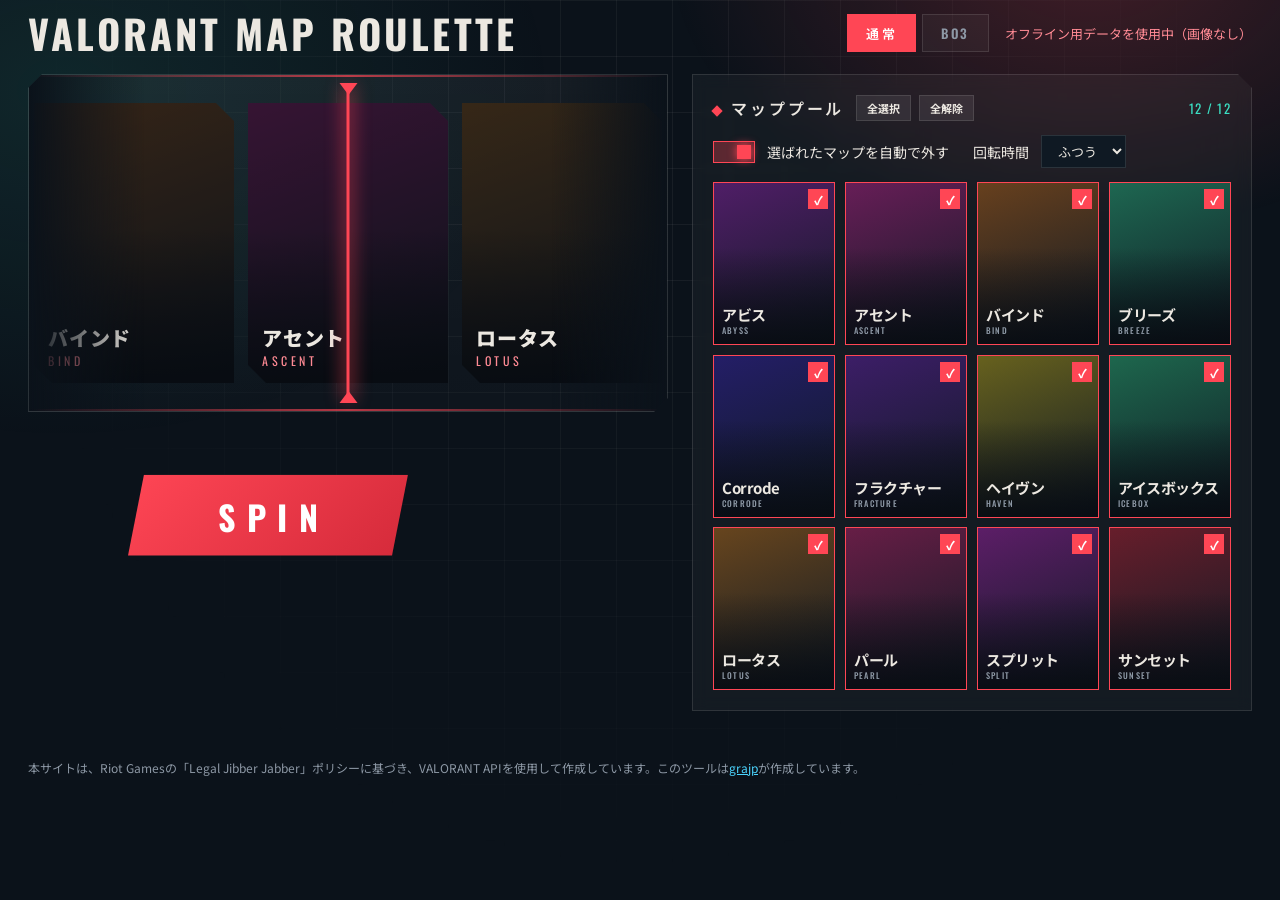
==== commit 28f3cc17: "Add files via upload" ====
--- a/index.html
+++ b/index.html
@@ -8,6 +8,8 @@
   <meta name="description" content="VALORANTのマップをランダムに決めるマップルーレット。カスタムマッチのマップ決めに。" />
   <link rel="preconnect" href="https://fonts.googleapis.com" />
   <link rel="preconnect" href="https://fonts.gstatic.com" crossorigin />
+  <link rel="preconnect" href="https://valorant-api.com" crossorigin />
+  <link rel="preconnect" href="https://media.valorant-api.com" crossorigin />
   <link
     href="https://fonts.googleapis.com/css2?family=Noto+Sans+JP:wght@400;500;700;900&family=Oswald:wght@500;600;700&display=swap"
     rel="stylesheet" />
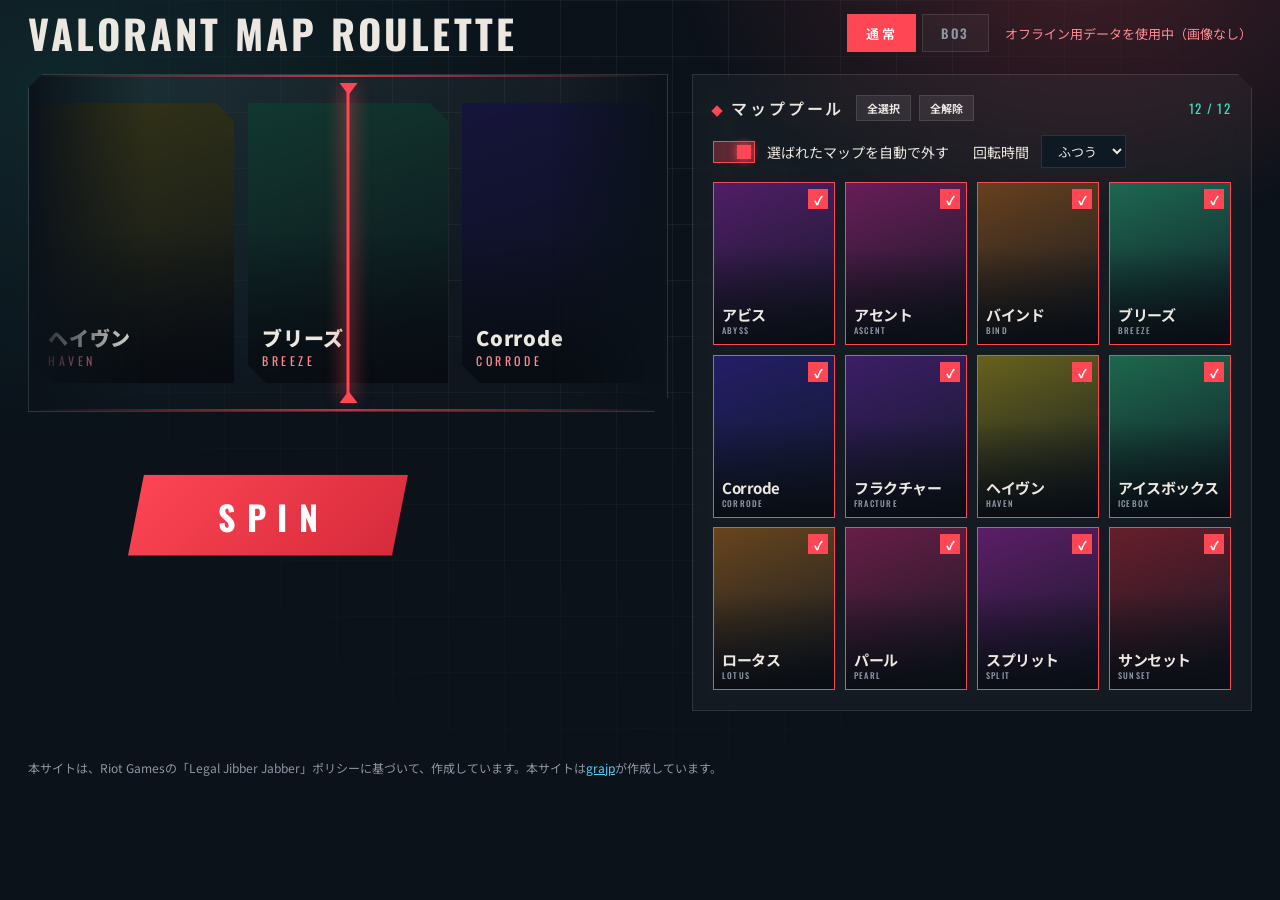
==== commit 0e7de632: "Add files via upload" ====
--- a/index.html
+++ b/index.html
@@ -5,7 +5,7 @@
   <meta charset="UTF-8" />
   <meta name="viewport" content="width=device-width, initial-scale=1.0" />
   <title>VALORANT マップルーレット</title>
-  <meta name="description" content="VALORANTのマップをランダムに決めるマップルーレット。カスタムマッチのマップ決めに。" />
+  <meta name="description" content="VALORANTのマップをランダムに決めるマップルーレット" />
   <link rel="preconnect" href="https://fonts.googleapis.com" />
   <link rel="preconnect" href="https://fonts.gstatic.com" crossorigin />
   <link rel="preconnect" href="https://valorant-api.com" crossorigin />
@@ -128,7 +128,7 @@
 
   <footer class="site-footer">
     <p>
-      本サイトは、Riot Gamesの「Legal Jibber Jabber」ポリシーに基づき、VALORANT APIを使用して作成しています。このツールは<a
+      本サイトは、Riot Gamesの「Legal Jibber Jabber」ポリシーに基づいて、作成しています。本サイトは<a
         href="https://x.com/ggraciejp" target="_blank" rel="noopener">grajp</a>が作成しています。
     </p>
   </footer>
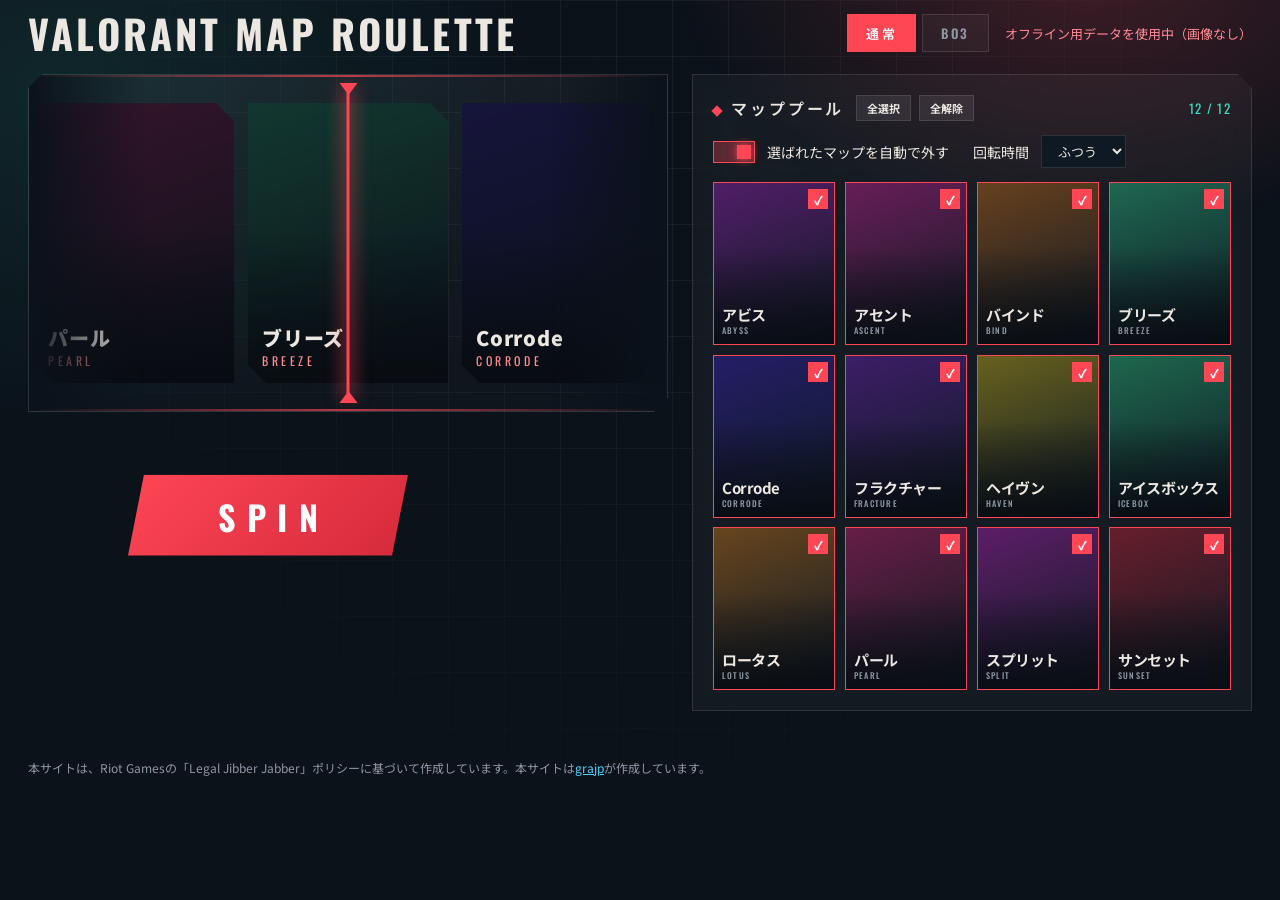
==== commit 18874a37: "Update index.html" ====
--- a/index.html
+++ b/index.html
@@ -128,7 +128,7 @@
 
   <footer class="site-footer">
     <p>
-      本サイトは、Riot Gamesの「Legal Jibber Jabber」ポリシーに基づいて、作成しています。本サイトは<a
+      本サイトは、Riot Gamesの「Legal Jibber Jabber」ポリシーに基づいて作成しています。本サイトは<a
         href="https://x.com/ggraciejp" target="_blank" rel="noopener">grajp</a>が作成しています。
     </p>
   </footer>
@@ -136,4 +136,4 @@
   <script src="app.js"></script>
 </body>
 
-</html>+</html>
